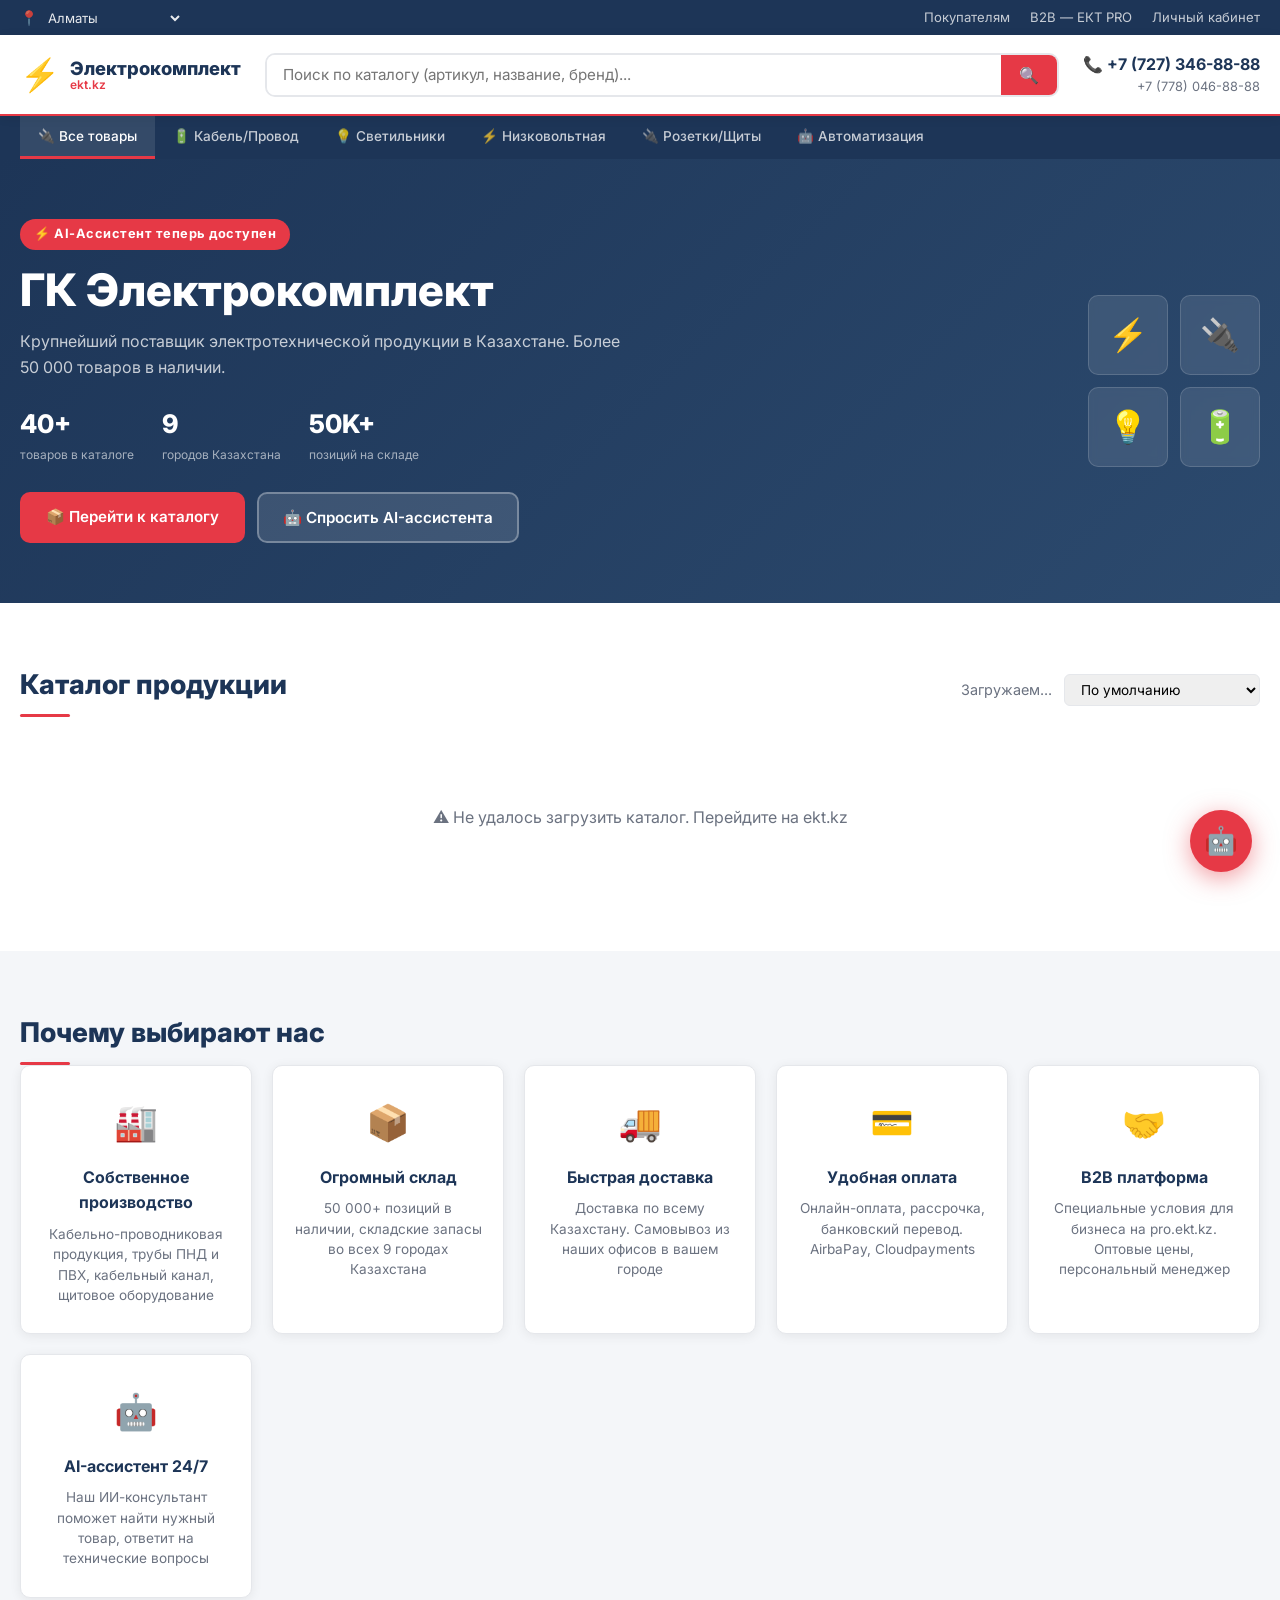
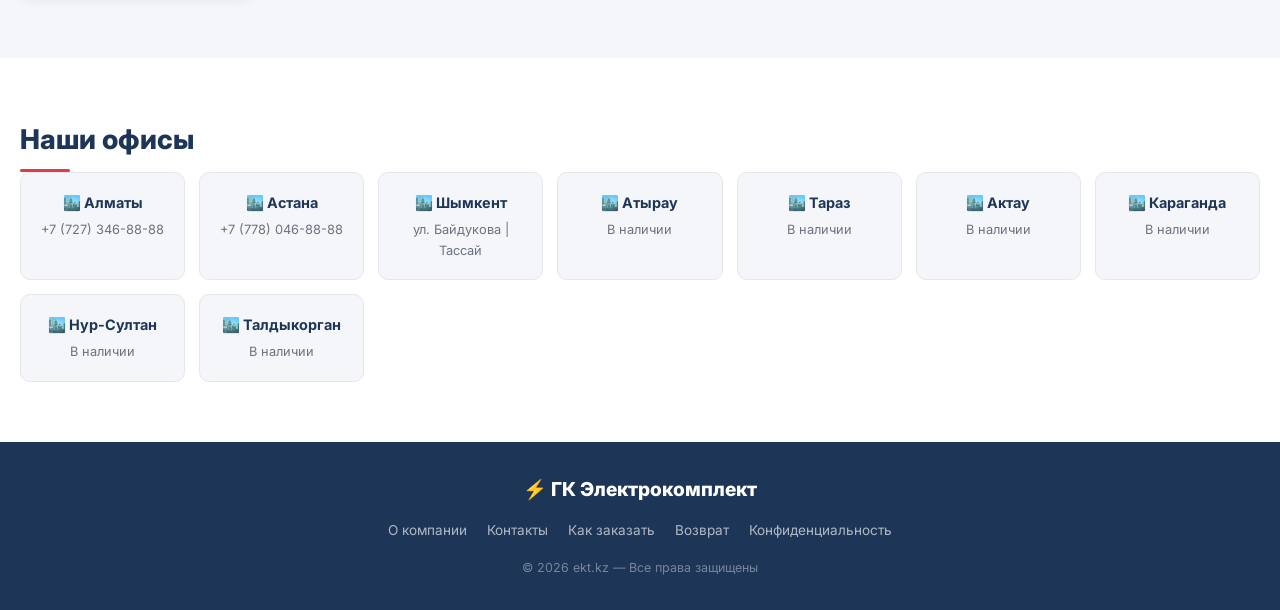
==== static/index.html @ d1b1af22 "feat: rebrand to ekt.kz electrical equipment AI assistant - Replace Donerka House with GK Electrocom" ====
<!DOCTYPE html>
<html lang="ru">
<head>
  <meta charset="UTF-8" />
  <meta name="viewport" content="width=device-width, initial-scale=1.0" />
  <title>ГК Электрокомплект — AI Ассистент | ekt.kz</title>
  <link rel="stylesheet" href="style.css" />
  <link rel="preconnect" href="https://fonts.googleapis.com" />
  <link href="https://fonts.googleapis.com/css2?family=Inter:wght@400;500;600;700;800&display=swap" rel="stylesheet" />
</head>
<body>

  <!-- TOP BAR -->
  <div class="topbar">
    <div class="container topbar-inner">
      <div class="topbar-cities">
        <span class="city-icon">📍</span>
        <select class="city-select" id="citySelect">
          <option>Алматы</option>
          <option>Астана</option>
          <option>Шымкент</option>
          <option>Тараз</option>
          <option>Атырау</option>
          <option>Актау</option>
          <option>Караганда</option>
          <option>Талдыкорган</option>
          <option>Усть-Каменогорск</option>
        </select>
      </div>
      <div class="topbar-links">
        <a href="https://ekt.kz/about/" target="_blank">Покупателям</a>
        <a href="https://pro.ekt.kz/" target="_blank">B2B — ЕКТ PRO</a>
        <a href="https://ekt.kz/personal/" target="_blank">Личный кабинет</a>
      </div>
    </div>
  </div>

  <!-- HEADER -->
  <header class="header">
    <div class="container header-inner">
      <a href="https://ekt.kz" target="_blank" class="logo">
        <div class="logo-icon">⚡</div>
        <div class="logo-text">
          <span class="logo-main">Электрокомплект</span>
          <span class="logo-sub">ekt.kz</span>
        </div>
      </a>

      <div class="search-bar">
        <input type="text" id="searchInput" placeholder="Поиск по каталогу (артикул, название, бренд)..." />
        <button onclick="searchProducts()" class="search-btn">🔍</button>
      </div>

      <div class="header-contacts">
        <div class="phone">📞 <a href="tel:+77273468888">+7 (727) 346-88-88</a></div>
        <div class="phone-sub">+7 (778) 046-88-88</div>
      </div>
    </div>
  </header>

  <!-- NAV CATEGORIES -->
  <nav class="cat-nav">
    <div class="container">
      <button class="cat-nav-btn active" data-cat="all" onclick="filterCat(this)">🔌 Все товары</button>
      <button class="cat-nav-btn" data-cat="kabel" onclick="filterCat(this)">🔋 Кабель/Провод</button>
      <button class="cat-nav-btn" data-cat="svetilniki" onclick="filterCat(this)">💡 Светильники</button>
      <button class="cat-nav-btn" data-cat="nizkovoltnaya" onclick="filterCat(this)">⚡ Низковольтная</button>
      <button class="cat-nav-btn" data-cat="rozetki" onclick="filterCat(this)">🔌 Розетки/Щиты</button>
      <button class="cat-nav-btn" data-cat="avtomatizatsiya" onclick="filterCat(this)">🤖 Автоматизация</button>
    </div>
  </nav>

  <!-- HERO BANNER -->
  <section class="hero">
    <div class="container">
      <div class="hero-content">
        <div class="hero-badge">⚡ AI-Ассистент теперь доступен</div>
        <h1>ГК Электрокомплект</h1>
        <p class="hero-desc">Крупнейший поставщик электротехнической продукции в Казахстане. Более 50 000 товаров в наличии.</p>
        <div class="hero-stats">
          <div class="stat"><span class="stat-num" id="totalProducts">40+</span><span class="stat-label">товаров в каталоге</span></div>
          <div class="stat"><span class="stat-num">9</span><span class="stat-label">городов Казахстана</span></div>
          <div class="stat"><span class="stat-num">50K+</span><span class="stat-label">позиций на складе</span></div>
        </div>
        <div class="hero-btns">
          <a href="#catalog" class="btn btn-primary">📦 Перейти к каталогу</a>
          <button class="btn btn-secondary" onclick="openChat()">🤖 Спросить AI-ассистента</button>
        </div>
      </div>
      <div class="hero-visual">
        <div class="hero-icons">
          <div class="hero-icon-item">⚡</div>
          <div class="hero-icon-item">🔌</div>
          <div class="hero-icon-item">💡</div>
          <div class="hero-icon-item">🔋</div>
        </div>
      </div>
    </div>
  </section>

  <!-- CATALOG SECTION -->
  <section class="section" id="catalog">
    <div class="container">
      <div class="section-header">
        <h2 class="section-title">Каталог продукции</h2>
        <div class="catalog-meta">
          <span id="catalogCount">Загружаем...</span>
          <select class="sort-select" onchange="sortProducts(this.value)">
            <option value="default">По умолчанию</option>
            <option value="price-asc">Цена: по возрастанию</option>
            <option value="price-desc">Цена: по убыванию</option>
            <option value="name">По названию</option>
          </select>
        </div>
      </div>

      <div id="catalogGrid" class="catalog-grid">
        <div class="loading-state">
          <div class="loading-spinner">⚡</div>
          <p>Загружаем каталог...</p>
        </div>
      </div>

      <div class="load-more-wrap" id="loadMoreWrap" style="display:none">
        <button class="btn btn-outline" onclick="loadMore()">Показать ещё</button>
      </div>
    </div>
  </section>

  <!-- FEATURES SECTION -->
  <section class="section section-gray">
    <div class="container">
      <h2 class="section-title">Почему выбирают нас</h2>
      <div class="features-grid">
        <div class="feature-card">
          <div class="feature-icon">🏭</div>
          <h3>Собственное производство</h3>
          <p>Кабельно-проводниковая продукция, трубы ПНД и ПВХ, кабельный канал, щитовое оборудование</p>
        </div>
        <div class="feature-card">
          <div class="feature-icon">📦</div>
          <h3>Огромный склад</h3>
          <p>50 000+ позиций в наличии, складские запасы во всех 9 городах Казахстана</p>
        </div>
        <div class="feature-card">
          <div class="feature-icon">🚚</div>
          <h3>Быстрая доставка</h3>
          <p>Доставка по всему Казахстану. Самовывоз из наших офисов в вашем городе</p>
        </div>
        <div class="feature-card">
          <div class="feature-icon">💳</div>
          <h3>Удобная оплата</h3>
          <p>Онлайн-оплата, рассрочка, банковский перевод. AirbaPay, Cloudpayments</p>
        </div>
        <div class="feature-card">
          <div class="feature-icon">🤝</div>
          <h3>B2B платформа</h3>
          <p>Специальные условия для бизнеса на pro.ekt.kz. Оптовые цены, персональный менеджер</p>
        </div>
        <div class="feature-card">
          <div class="feature-icon">🤖</div>
          <h3>AI-ассистент 24/7</h3>
          <p>Наш ИИ-консультант поможет найти нужный товар, ответит на технические вопросы</p>
        </div>
      </div>
    </div>
  </section>

  <!-- CONTACTS SECTION -->
  <section class="section" id="contacts">
    <div class="container">
      <h2 class="section-title">Наши офисы</h2>
      <div class="offices-grid">
        <div class="office-card">
          <div class="office-city">🏙️ Алматы</div>
          <div class="office-phone">+7 (727) 346-88-88</div>
        </div>
        <div class="office-card">
          <div class="office-city">🏙️ Астана</div>
          <div class="office-phone">+7 (778) 046-88-88</div>
        </div>
        <div class="office-card">
          <div class="office-city">🏙️ Шымкент</div>
          <div class="office-phone">ул. Байдукова | Тассай</div>
        </div>
        <div class="office-card">
          <div class="office-city">🏙️ Атырау</div>
          <div class="office-phone">В наличии</div>
        </div>
        <div class="office-card">
          <div class="office-city">🏙️ Тараз</div>
          <div class="office-phone">В наличии</div>
        </div>
        <div class="office-card">
          <div class="office-city">🏙️ Актау</div>
          <div class="office-phone">В наличии</div>
        </div>
        <div class="office-card">
          <div class="office-city">🏙️ Караганда</div>
          <div class="office-phone">В наличии</div>
        </div>
        <div class="office-card">
          <div class="office-city">🏙️ Нур-Султан</div>
          <div class="office-phone">В наличии</div>
        </div>
        <div class="office-card">
          <div class="office-city">🏙️ Талдыкорган</div>
          <div class="office-phone">В наличии</div>
        </div>
      </div>
    </div>
  </section>

  <!-- FOOTER -->
  <footer class="footer">
    <div class="container footer-inner">
      <div class="footer-logo">⚡ ГК Электрокомплект</div>
      <div class="footer-links">
        <a href="https://ekt.kz/about/" target="_blank">О компании</a>
        <a href="https://ekt.kz/about/contacts/" target="_blank">Контакты</a>
        <a href="https://ekt.kz/about/howto/" target="_blank">Как заказать</a>
        <a href="https://ekt.kz/return/" target="_blank">Возврат</a>
        <a href="https://ekt.kz/polytic/" target="_blank">Конфиденциальность</a>
      </div>
      <div class="footer-copy">© 2026 ekt.kz — Все права защищены</div>
    </div>
  </footer>

  <!-- CHAT WIDGET -->
  <div class="chat-bubble" id="chatBubble" onclick="toggleChat()" title="Спросить AI-ассистента">
    <span id="chatBubbleIcon">🤖</span>
    <div class="chat-bubble-pulse"></div>
  </div>

  <div class="chat-widget" id="chatWidget">
    <div class="chat-header">
      <div class="chat-header-left">
        <div class="chat-avatar">⚡</div>
        <div>
          <div class="chat-name">EKT AI Ассистент</div>
          <div class="chat-status-dot">● Онлайн</div>
        </div>
      </div>
      <button class="chat-close-btn" onclick="toggleChat()">✕</button>
    </div>

    <div class="chat-messages" id="chatMessages">
      <div class="msg bot">
        <div class="msg-bubble">
          Здравствуйте! 👋 Я AI-консультант ГК Электрокомплект.<br/><br/>
          Помогу найти нужный товар, расскажу о наличии, характеристиках и ценах.<br/><br/>
          Что вас интересует? ⚡
        </div>
        <div class="msg-time">сейчас</div>
      </div>
    </div>

    <div class="chat-chips" id="chatChips">
      <button class="chip" onclick="sendChip(this)">Что есть в наличии?</button>
      <button class="chip" onclick="sendChip(this)">Нужен автоматический выключатель</button>
      <button class="chip" onclick="sendChip(this)">Какие бренды продаёте?</button>
      <button class="chip" onclick="sendChip(this)">Как сделать заказ?</button>
      <button class="chip" onclick="sendChip(this)">Есть ли доставка в мой город?</button>
    </div>

    <div class="chat-input-row">
      <input id="chatInput" class="chat-input" type="text"
        placeholder="Напишите вопрос о товаре..."
        onkeypress="if(event.key==='Enter') sendMsg()" maxlength="500" />
      <button class="chat-send-btn" id="chatSendBtn" onclick="sendMsg()">➤</button>
    </div>
  </div>

  <script src="chat.js"></script>
  <script>
    // === Catalog State ===
    let allProducts = [];
    let filtered = [];
    let displayCount = 20;
    let currentSort = 'default';
    let currentCat = 'all';

    // === Load catalog from API ===
    async function loadCatalog() {
      try {
        const res = await fetch('/api/catalog');
        const data = await res.json();
        allProducts = data.items || [];
        filtered = [...allProducts];
        document.getElementById('totalProducts').textContent = allProducts.length + '+';
        renderCatalog();
      } catch (e) {
        document.getElementById('catalogGrid').innerHTML =
          '<div class="error-state">⚠️ Не удалось загрузить каталог. <a href="https://ekt.kz/catalog/" target="_blank">Перейдите на ekt.kz</a></div>';
      }
    }

    // === Render products ===
    function renderCatalog() {
      const grid = document.getElementById('catalogGrid');
      const count = document.getElementById('catalogCount');
      count.textContent = `Показано: ${Math.min(displayCount, filtered.length)} из ${filtered.length} товаров`;

      const visible = filtered.slice(0, displayCount);

      if (visible.length === 0) {
        grid.innerHTML = '<div class="empty-state">😔 Товары не найдены. Попробуйте изменить запрос.</div>';
        document.getElementById('loadMoreWrap').style.display = 'none';
        return;
      }

      grid.innerHTML = visible.map(p => `
        <div class="product-card" data-url="${p.url}">
          <div class="product-img-wrap">
            ${p.image
              ? `<img src="${p.image}" alt="${p.name}" class="product-img" loading="lazy" onerror="this.style.display='none';this.nextElementSibling.style.display='flex'">`
              : ''}
            <div class="product-img-placeholder" style="${p.image ? 'display:none' : ''}">⚡</div>
          </div>
          <div class="product-body">
            <div class="product-article">Арт: ${p.article || '—'}</div>
            <div class="product-name">${p.name}</div>
            <div class="product-footer">
              <div class="product-price">${p.price ? p.price.toLocaleString('ru-KZ') + ' тг' : 'По запросу'}</div>
              <a href="${p.url}" target="_blank" class="product-btn">Подробнее →</a>
            </div>
          </div>
        </div>
      `).join('');

      document.getElementById('loadMoreWrap').style.display =
        filtered.length > displayCount ? 'block' : 'none';
    }

    // === Load more ===
    function loadMore() {
      displayCount += 20;
      renderCatalog();
    }

    // === Search ===
    function searchProducts() {
      const q = document.getElementById('searchInput').value.toLowerCase().trim();
      displayCount = 20;
      if (!q) {
        filtered = [...allProducts];
      } else {
        filtered = allProducts.filter(p =>
          p.name.toLowerCase().includes(q) ||
          (p.article && p.article.toLowerCase().includes(q))
        );
      }
      applyCatFilter();
      applySort();
      renderCatalog();
    }

    // === Filter by category ===
    function filterCat(btn) {
      document.querySelectorAll('.cat-nav-btn').forEach(b => b.classList.remove('active'));
      btn.classList.add('active');
      currentCat = btn.dataset.cat;
      displayCount = 20;

      const q = document.getElementById('searchInput').value.toLowerCase().trim();
      filtered = allProducts.filter(p => {
        const matchSearch = !q || p.name.toLowerCase().includes(q) || (p.article && p.article.toLowerCase().includes(q));
        const matchCat = currentCat === 'all' || (p.url && p.url.includes(currentCat));
        return matchSearch && matchCat;
      });
      applySort();
      renderCatalog();
    }

    function applyCatFilter() {
      if (currentCat !== 'all') {
        filtered = filtered.filter(p => p.url && p.url.includes(currentCat));
      }
    }

    // === Sort ===
    function sortProducts(val) {
      currentSort = val;
      applySort();
      renderCatalog();
    }

    function applySort() {
      if (currentSort === 'price-asc') filtered.sort((a,b) => (a.price||0) - (b.price||0));
      else if (currentSort === 'price-desc') filtered.sort((a,b) => (b.price||0) - (a.price||0));
      else if (currentSort === 'name') filtered.sort((a,b) => a.name.localeCompare(b.name, 'ru'));
    }

    // Search on Enter
    document.addEventListener('DOMContentLoaded', () => {
      document.getElementById('searchInput').addEventListener('keypress', e => {
        if (e.key === 'Enter') searchProducts();
      });
      loadCatalog();
    });
  </script>
</body>
</html>
---- static/style.css ----
/* ===== CSS VARIABLES ===== */
:root {
  --primary: #e63946;       /* ekt.kz red accent */
  --primary-dark: #c1121f;
  --blue: #1d3557;          /* dark blue header bg */
  --blue-mid: #457b9d;
  --gray-bg: #f4f6f9;
  --white: #ffffff;
  --text: #1a1a2e;
  --text-muted: #6b7280;
  --border: #e5e7eb;
  --radius: 10px;
  --shadow: 0 2px 12px rgba(0,0,0,0.07);
  --shadow-hover: 0 8px 28px rgba(0,0,0,0.13);
}

/* ===== RESET ===== */
*, *::before, *::after { box-sizing: border-box; margin: 0; padding: 0; }
html { scroll-behavior: smooth; }
body { font-family: 'Inter', sans-serif; color: var(--text); background: var(--white); line-height: 1.6; }
a { text-decoration: none; color: inherit; }
button { font-family: inherit; cursor: pointer; }

/* ===== CONTAINER ===== */
.container { max-width: 1280px; margin: 0 auto; padding: 0 20px; }

/* ===== TOPBAR ===== */
.topbar { background: var(--blue); color: rgba(255,255,255,0.8); font-size: 0.82rem; padding: 6px 0; }
.topbar-inner { display: flex; justify-content: space-between; align-items: center; }
.topbar-cities { display: flex; align-items: center; gap: 6px; }
.city-icon { font-size: 0.9rem; }
.city-select {
  background: transparent; border: none; color: rgba(255,255,255,0.9);
  font-size: 0.82rem; font-family: inherit; cursor: pointer; outline: none;
}
.city-select option { background: var(--blue); }
.topbar-links { display: flex; gap: 20px; }
.topbar-links a { color: rgba(255,255,255,0.75); transition: color .2s; }
.topbar-links a:hover { color: #fff; }

/* ===== HEADER ===== */
.header { background: var(--white); border-bottom: 2px solid var(--primary); padding: 14px 0; position: sticky; top: 0; z-index: 200; box-shadow: 0 2px 10px rgba(0,0,0,0.08); }
.header-inner { display: flex; align-items: center; gap: 24px; }
.logo { display: flex; align-items: center; gap: 10px; flex-shrink: 0; }
.logo-icon { font-size: 2rem; }
.logo-text { display: flex; flex-direction: column; line-height: 1.1; }
.logo-main { font-size: 1.15rem; font-weight: 800; color: var(--blue); }
.logo-sub { font-size: 0.75rem; color: var(--primary); font-weight: 600; }
.search-bar { flex: 1; display: flex; gap: 0; border: 2px solid var(--border); border-radius: var(--radius); overflow: hidden; transition: border .2s; }
.search-bar:focus-within { border-color: var(--primary); }
.search-bar input { flex: 1; padding: 10px 16px; border: none; font-size: 0.95rem; outline: none; font-family: inherit; }
.search-btn { padding: 10px 18px; background: var(--primary); color: #fff; border: none; font-size: 1rem; transition: background .2s; }
.search-btn:hover { background: var(--primary-dark); }
.header-contacts { flex-shrink: 0; text-align: right; }
.phone a { font-weight: 700; font-size: 1rem; color: var(--blue); }
.phone a:hover { color: var(--primary); }
.phone-sub { font-size: 0.8rem; color: var(--text-muted); }

/* ===== CATEGORY NAV ===== */
.cat-nav { background: var(--blue); padding: 0; overflow-x: auto; }
.cat-nav .container { display: flex; gap: 0; }
.cat-nav-btn {
  padding: 12px 18px; background: none; border: none; color: rgba(255,255,255,0.75);
  font-size: 0.85rem; font-weight: 500; white-space: nowrap;
  border-bottom: 3px solid transparent; transition: all .2s;
}
.cat-nav-btn:hover { color: #fff; background: rgba(255,255,255,0.08); }
.cat-nav-btn.active { color: #fff; border-bottom-color: var(--primary); background: rgba(255,255,255,0.1); }

/* ===== HERO ===== */
.hero { background: linear-gradient(135deg, var(--blue) 0%, #2c4a6e 100%); color: #fff; padding: 60px 0; overflow: hidden; }
.hero .container { display: flex; align-items: center; justify-content: space-between; gap: 40px; }
.hero-content { max-width: 620px; }
.hero-badge { display: inline-block; background: var(--primary); color: #fff; font-size: 0.8rem; font-weight: 700; padding: 5px 14px; border-radius: 50px; margin-bottom: 16px; letter-spacing: .5px; }
.hero h1 { font-size: clamp(1.8rem, 4vw, 2.8rem); font-weight: 800; line-height: 1.1; margin-bottom: 14px; }
.hero-desc { font-size: 1rem; color: rgba(255,255,255,0.75); margin-bottom: 24px; }
.hero-stats { display: flex; gap: 28px; margin-bottom: 28px; }
.stat { display: flex; flex-direction: column; }
.stat-num { font-size: 1.6rem; font-weight: 800; color: #fff; }
.stat-label { font-size: 0.75rem; color: rgba(255,255,255,0.6); }
.hero-btns { display: flex; gap: 12px; flex-wrap: wrap; }
.hero-visual { flex-shrink: 0; }
.hero-icons { display: grid; grid-template-columns: 1fr 1fr; gap: 12px; }
.hero-icon-item { width: 80px; height: 80px; border-radius: var(--radius); background: rgba(255,255,255,0.1); display: flex; align-items: center; justify-content: center; font-size: 2rem; backdrop-filter: blur(4px); border: 1px solid rgba(255,255,255,0.15); }

/* ===== BUTTONS ===== */
.btn { display: inline-flex; align-items: center; gap: 8px; padding: 11px 24px; border-radius: var(--radius); font-size: 0.95rem; font-weight: 600; border: 2px solid transparent; transition: all .2s; }
.btn-primary { background: var(--primary); color: #fff; }
.btn-primary:hover { background: var(--primary-dark); transform: translateY(-2px); box-shadow: 0 6px 20px rgba(230,57,70,.35); }
.btn-secondary { background: rgba(255,255,255,0.12); color: #fff; border-color: rgba(255,255,255,0.3); }
.btn-secondary:hover { background: rgba(255,255,255,0.2); border-color: rgba(255,255,255,0.6); }
.btn-outline { background: #fff; color: var(--blue); border-color: var(--border); }
.btn-outline:hover { border-color: var(--primary); color: var(--primary); }

/* ===== SECTIONS ===== */
.section { padding: 60px 0; }
.section-gray { background: var(--gray-bg); }
.section-header { display: flex; justify-content: space-between; align-items: center; margin-bottom: 28px; flex-wrap: wrap; gap: 12px; }
.section-title { font-size: 1.7rem; font-weight: 800; color: var(--blue); position: relative; }
.section-title::after { content: ''; display: block; width: 50px; height: 3px; background: var(--primary); border-radius: 2px; margin-top: 8px; }
.catalog-meta { display: flex; align-items: center; gap: 12px; font-size: 0.9rem; color: var(--text-muted); }
.sort-select { padding: 6px 12px; border: 1px solid var(--border); border-radius: 6px; font-family: inherit; font-size: 0.85rem; outline: none; cursor: pointer; }
.sort-select:focus { border-color: var(--primary); }

/* ===== CATALOG GRID ===== */
.catalog-grid { display: grid; grid-template-columns: repeat(auto-fill, minmax(240px, 1fr)); gap: 16px; }
.loading-state, .error-state, .empty-state { grid-column: 1/-1; text-align: center; padding: 60px 20px; color: var(--text-muted); }
.loading-spinner { font-size: 3rem; animation: spin 1s linear infinite; display: inline-block; margin-bottom: 16px; }
@keyframes spin { to { transform: rotate(360deg); } }

/* Product Card */
.product-card { background: #fff; border: 1px solid var(--border); border-radius: var(--radius); overflow: hidden; display: flex; flex-direction: column; transition: all .2s; }
.product-card:hover { border-color: var(--primary); box-shadow: var(--shadow-hover); transform: translateY(-3px); }
.product-img-wrap { width: 100%; height: 180px; background: var(--gray-bg); display: flex; align-items: center; justify-content: center; overflow: hidden; }
.product-img { width: 100%; height: 100%; object-fit: contain; padding: 8px; }
.product-img-placeholder { width: 100%; height: 100%; display: flex; align-items: center; justify-content: center; font-size: 3rem; color: var(--text-muted); opacity: 0.4; }
.product-body { padding: 14px; flex: 1; display: flex; flex-direction: column; gap: 6px; }
.product-article { font-size: 0.75rem; color: var(--text-muted); font-family: monospace; }
.product-name { font-size: 0.88rem; font-weight: 600; color: var(--text); line-height: 1.4; flex: 1; display: -webkit-box; -webkit-line-clamp: 3; -webkit-box-orient: vertical; overflow: hidden; }
.product-footer { display: flex; justify-content: space-between; align-items: center; margin-top: 10px; gap: 8px; flex-wrap: wrap; }
.product-price { font-size: 1.05rem; font-weight: 800; color: var(--primary); white-space: nowrap; }
.product-btn { padding: 6px 12px; background: var(--blue); color: #fff; border-radius: 6px; font-size: 0.78rem; font-weight: 600; white-space: nowrap; transition: background .2s; }
.product-btn:hover { background: var(--primary); }

/* Load more */
.load-more-wrap { text-align: center; margin-top: 32px; }

/* ===== FEATURES ===== */
.features-grid { display: grid; grid-template-columns: repeat(auto-fit, minmax(200px, 1fr)); gap: 20px; }
.feature-card { background: #fff; border-radius: var(--radius); padding: 28px 20px; border: 1px solid var(--border); box-shadow: var(--shadow); text-align: center; transition: all .2s; }
.feature-card:hover { border-color: var(--primary); transform: translateY(-3px); }
.feature-icon { font-size: 2.2rem; margin-bottom: 14px; }
.feature-card h3 { font-size: 1rem; font-weight: 700; color: var(--blue); margin-bottom: 8px; }
.feature-card p { font-size: 0.85rem; color: var(--text-muted); line-height: 1.5; }

/* ===== OFFICES ===== */
.offices-grid { display: grid; grid-template-columns: repeat(auto-fill, minmax(160px, 1fr)); gap: 14px; }
.office-card { background: var(--gray-bg); border-radius: var(--radius); padding: 18px 14px; border: 1px solid var(--border); text-align: center; }
.office-city { font-weight: 700; font-size: 0.9rem; color: var(--blue); margin-bottom: 6px; }
.office-phone { font-size: 0.8rem; color: var(--text-muted); }

/* ===== FOOTER ===== */
.footer { background: var(--blue); color: rgba(255,255,255,0.7); padding: 32px 0; }
.footer-inner { display: flex; flex-direction: column; align-items: center; gap: 16px; text-align: center; }
.footer-logo { font-size: 1.2rem; font-weight: 800; color: #fff; }
.footer-links { display: flex; gap: 20px; flex-wrap: wrap; justify-content: center; font-size: 0.85rem; }
.footer-links a { color: rgba(255,255,255,0.65); transition: color .2s; }
.footer-links a:hover { color: #fff; }
.footer-copy { font-size: 0.78rem; color: rgba(255,255,255,0.4); }

/* ====================== CHAT WIDGET ====================== */

.chat-bubble {
  position: fixed; bottom: 28px; right: 28px; z-index: 1000;
  width: 62px; height: 62px; border-radius: 50%;
  background: var(--primary);
  display: flex; align-items: center; justify-content: center;
  cursor: pointer; font-size: 1.7rem;
  box-shadow: 0 6px 24px rgba(230,57,70,.5);
  transition: all .25s; position: fixed;
}
.chat-bubble:hover { transform: scale(1.1); }
.chat-bubble-pulse {
  position: absolute; inset: -4px; border-radius: 50%;
  border: 2px solid var(--primary); opacity: 0;
  animation: pulse 2s infinite;
}
@keyframes pulse { 0%,100%{opacity:0;transform:scale(1)} 50%{opacity:.4;transform:scale(1.15)} }

.chat-widget {
  position: fixed; bottom: 104px; right: 28px; z-index: 999;
  width: 370px; max-width: calc(100vw - 36px);
  background: #fff; border-radius: 18px;
  box-shadow: 0 20px 60px rgba(0,0,0,.18);
  display: none; flex-direction: column;
  overflow: hidden; border: 1px solid var(--border);
  animation: slideUp .3s ease;
}
.chat-widget.open { display: flex; }
@keyframes slideUp { from{opacity:0;transform:translateY(16px)} to{opacity:1;transform:translateY(0)} }

.chat-header {
  background: linear-gradient(135deg, var(--blue), #2c4a6e);
  color: #fff; padding: 14px 18px;
  display: flex; align-items: center; justify-content: space-between;
}
.chat-header-left { display: flex; align-items: center; gap: 10px; }
.chat-avatar { width: 38px; height: 38px; border-radius: 50%; background: rgba(255,255,255,.15); display: flex; align-items: center; justify-content: center; font-size: 1.2rem; }
.chat-name { font-weight: 700; font-size: 0.95rem; }
.chat-status-dot { font-size: 0.72rem; color: #4ade80; }
.chat-close-btn { background: none; border: none; color: rgba(255,255,255,.6); font-size: 1rem; cursor: pointer; padding: 4px 8px; border-radius: 6px; transition: .2s; }
.chat-close-btn:hover { color: #fff; background: rgba(255,255,255,.15); }

.chat-messages { flex: 1; overflow-y: auto; padding: 16px; display: flex; flex-direction: column; gap: 12px; min-height: 260px; max-height: 340px; scroll-behavior: smooth; }

.msg { display: flex; flex-direction: column; max-width: 88%; }
.msg.bot { align-self: flex-start; }
.msg.user { align-self: flex-end; align-items: flex-end; }
.msg-bubble { padding: 10px 14px; border-radius: 16px; font-size: 0.88rem; line-height: 1.55; }
.msg.bot .msg-bubble { background: var(--gray-bg); border-bottom-left-radius: 4px; }
.msg.user .msg-bubble { background: var(--primary); color: #fff; border-bottom-right-radius: 4px; }
.msg-time { font-size: 0.7rem; color: var(--text-muted); margin-top: 3px; padding: 0 4px; }

/* Typing */
.typing .msg-bubble { display: flex; gap: 4px; align-items: center; padding: 12px 16px; }
.dot { width: 7px; height: 7px; border-radius: 50%; background: #9ca3af; animation: blink 1.2s infinite; }
.dot:nth-child(2){animation-delay:.2s} .dot:nth-child(3){animation-delay:.4s}
@keyframes blink { 0%,60%,100%{transform:translateY(0)} 30%{transform:translateY(-5px)} }

/* Chips */
.chat-chips { padding: 8px 14px; display: flex; gap: 6px; flex-wrap: wrap; border-top: 1px solid var(--border); }
.chip { font-size: 0.75rem; padding: 5px 11px; border-radius: 50px; border: 1.5px solid var(--blue); color: var(--blue); background: #fff; cursor: pointer; transition: all .2s; white-space: nowrap; }
.chip:hover { background: var(--blue); color: #fff; }

/* Input */
.chat-input-row { display: flex; align-items: center; gap: 8px; padding: 10px 14px; border-top: 1px solid var(--border); }
.chat-input { flex: 1; padding: 9px 14px; border-radius: 50px; border: 1.5px solid var(--border); font-size: 0.88rem; font-family: inherit; outline: none; transition: border .2s; background: var(--gray-bg); }
.chat-input:focus { border-color: var(--primary); background: #fff; }
.chat-send-btn { width: 38px; height: 38px; border-radius: 50%; background: var(--primary); color: #fff; border: none; font-size: 0.95rem; display: flex; align-items: center; justify-content: center; flex-shrink: 0; transition: all .2s; }
.chat-send-btn:hover { background: var(--primary-dark); transform: scale(1.05); }
.chat-send-btn:disabled { background: #d1d5db; cursor: not-allowed; transform: none; }

/* Scrollbar */
.chat-messages::-webkit-scrollbar { width: 4px; }
.chat-messages::-webkit-scrollbar-thumb { background: var(--border); border-radius: 2px; }

/* ===== RESPONSIVE ===== */
@media (max-width: 900px) {
  .header-inner { flex-wrap: wrap; }
  .header-contacts { display: none; }
  .hero .container { flex-direction: column; }
  .hero-visual { display: none; }
  .hero-stats { gap: 16px; }
}
@media (max-width: 600px) {
  .topbar-links { display: none; }
  .section-title { font-size: 1.4rem; }
  .chat-widget { right: 12px; bottom: 84px; width: calc(100vw - 24px); }
  .chat-bubble { right: 14px; bottom: 20px; width: 54px; height: 54px; font-size: 1.4rem; }
  .cat-nav .container { overflow-x: auto; padding-bottom: 2px; }
}
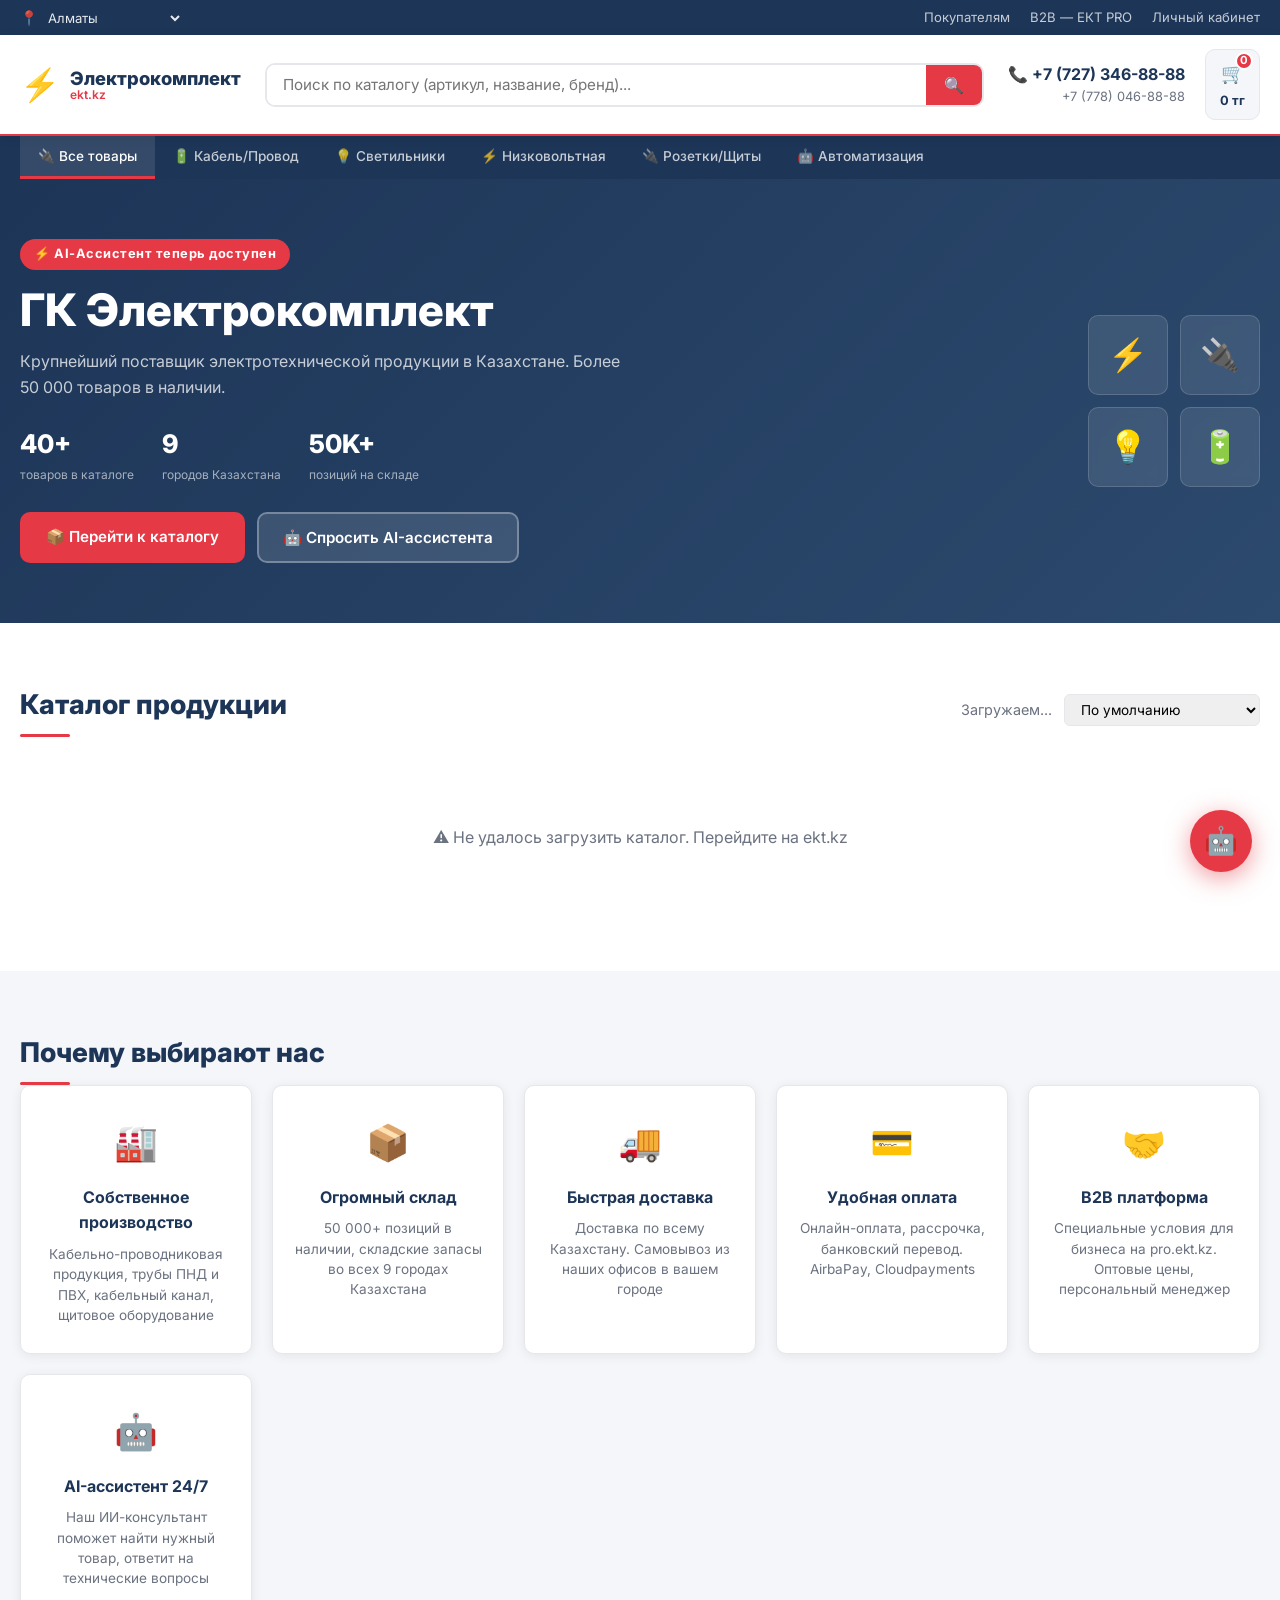
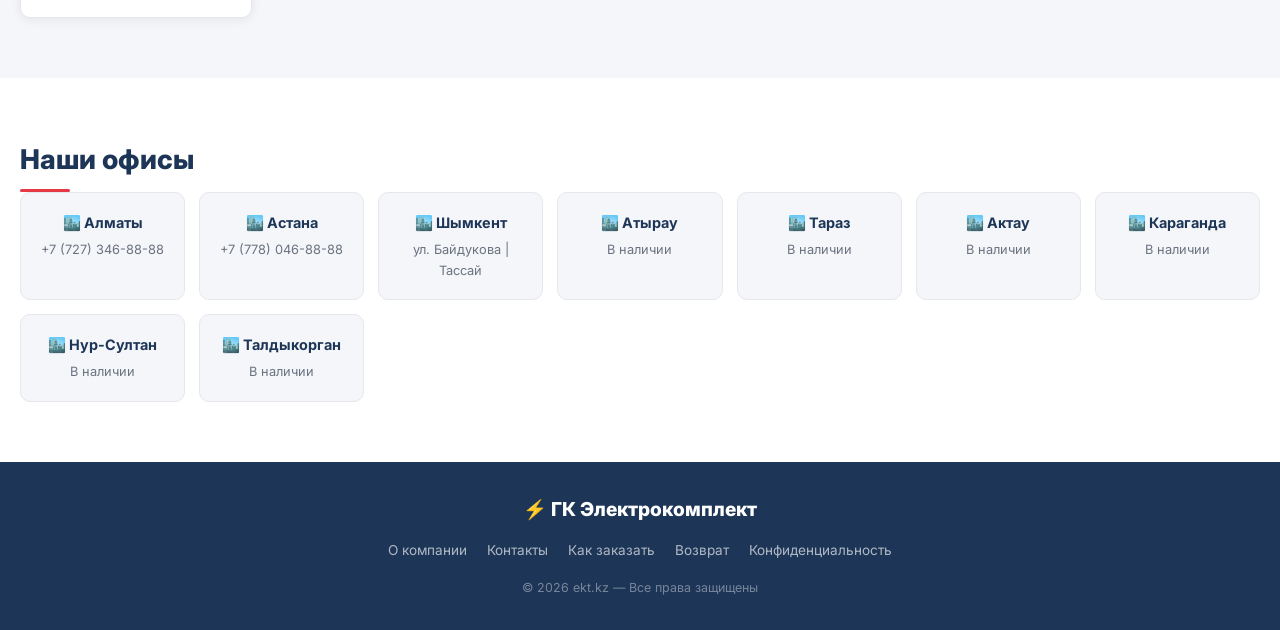
==== commit e9a9fb53: "feat: AI can add items to cart via OpenAI function calling - Support OpenAI tool calling for 'add_to" ====
--- a/static/index.html
+++ b/static/index.html
@@ -52,11 +52,20 @@
       </div>
 
       <div class="header-contacts">
-        <div class="phone">📞 <a href="tel:+77273468888">+7 (727) 346-88-88</a></div>
-        <div class="phone-sub">+7 (778) 046-88-88</div>
+        <div class="phone-block">
+          <div class="phone">📞 <a href="tel:+77273468888">+7 (727) 346-88-88</a></div>
+          <div class="phone-sub">+7 (778) 046-88-88</div>
+        </div>
+        <div class="cart-btn" onclick="alert('Переход в корзину (B2B)')">
+          <div class="cart-icon">🛒<div class="cart-badge" id="cartCount">0</div></div>
+          <div class="cart-total" id="cartTotal">0 тг</div>
+        </div>
       </div>
     </div>
   </header>
+
+  <!-- TOAST NOTIFICATION CONTAINER -->
+  <div id="toastContainer" class="toast-container"></div>
 
   <!-- NAV CATEGORIES -->
   <nav class="cat-nav">
--- a/static/style.css
+++ b/static/style.css
@@ -51,10 +51,23 @@
 .search-bar input { flex: 1; padding: 10px 16px; border: none; font-size: 0.95rem; outline: none; font-family: inherit; }
 .search-btn { padding: 10px 18px; background: var(--primary); color: #fff; border: none; font-size: 1rem; transition: background .2s; }
 .search-btn:hover { background: var(--primary-dark); }
-.header-contacts { flex-shrink: 0; text-align: right; }
-.phone a { font-weight: 700; font-size: 1rem; color: var(--blue); }
-.phone a:hover { color: var(--primary); }
+.header-contacts { flex-shrink: 0; text-align: right; display: flex; align-items: center; gap: 20px; }
+.phone-block { text-align: right; }
+.phone-block a { font-weight: 700; font-size: 1rem; color: var(--blue); }
+.phone-block a:hover { color: var(--primary); }
 .phone-sub { font-size: 0.8rem; color: var(--text-muted); }
+.cart-btn { display: flex; flex-direction: column; align-items: center; justify-content: center; background: var(--gray-bg); padding: 8px 14px; border-radius: var(--radius); cursor: pointer; transition: all .2s; border: 1px solid var(--border); }
+.cart-btn:hover { border-color: var(--primary); background: #fff; box-shadow: var(--shadow); }
+.cart-icon { font-size: 1.2rem; position: relative; }
+.cart-badge { position: absolute; top: -6px; right: -8px; background: var(--primary); color: #fff; font-size: 0.7rem; font-weight: 700; width: 18px; height: 18px; display: flex; align-items: center; justify-content: center; border-radius: 50%; border: 2px solid #fff; }
+.cart-total { font-size: 0.8rem; font-weight: 700; color: var(--blue); margin-top: 2px; }
+
+/* ===== TOAST NOTIFICATION ===== */
+.toast-container { position: fixed; top: 20px; right: 20px; z-index: 9999; display: flex; flex-direction: column; gap: 10px; }
+.toast { background: #4ade80; color: #064e3b; padding: 12px 20px; border-radius: 8px; box-shadow: 0 4px 12px rgba(0,0,0,0.15); animation: slideInRight 0.3s cubic-bezier(0.175, 0.885, 0.32, 1.275); display: flex; align-items: center; gap: 10px; font-weight: 500; font-size: 0.9rem; }
+.toast.hide { animation: fadeOutRight 0.3s ease forwards; }
+@keyframes slideInRight { from{transform:translateX(100%);opacity:0} to{transform:translateX(0);opacity:1} }
+@keyframes fadeOutRight { from{transform:translateX(0);opacity:1} to{transform:translateX(100%);opacity:0} }
 
 /* ===== CATEGORY NAV ===== */
 .cat-nav { background: var(--blue); padding: 0; overflow-x: auto; }
@@ -224,6 +237,108 @@
 .chat-messages::-webkit-scrollbar { width: 4px; }
 .chat-messages::-webkit-scrollbar-thumb { background: var(--border); border-radius: 2px; }
 
+/* ===== CHAT PRODUCT CARDS ===== */
+.product-cards-row {
+  display: flex;
+  flex-direction: column;
+  gap: 8px;
+  width: 100%;
+  max-width: 310px;
+}
+
+.chat-product-card {
+  display: flex;
+  gap: 10px;
+  background: var(--white);
+  border: 1px solid var(--border);
+  border-radius: 10px;
+  overflow: hidden;
+  text-decoration: none;
+  color: var(--text);
+  transition: all .2s;
+  cursor: pointer;
+}
+.chat-product-card:hover {
+  border-color: var(--primary);
+  box-shadow: 0 4px 16px rgba(230,57,70,.15);
+  transform: translateY(-1px);
+}
+
+.chat-product-img-wrap {
+  width: 76px;
+  min-width: 76px;
+  height: 76px;
+  background: var(--gray-bg);
+  display: flex;
+  align-items: center;
+  justify-content: center;
+  overflow: hidden;
+  flex-shrink: 0;
+}
+.chat-product-img {
+  width: 100%;
+  height: 100%;
+  object-fit: contain;
+  padding: 4px;
+}
+.chat-product-placeholder {
+  width: 100%;
+  height: 100%;
+  display: flex;
+  align-items: center;
+  justify-content: center;
+  font-size: 1.6rem;
+  opacity: 0.35;
+}
+
+.chat-product-info {
+  flex: 1;
+  padding: 8px 8px 8px 0;
+  display: flex;
+  flex-direction: column;
+  gap: 3px;
+  min-width: 0;
+}
+.chat-product-article {
+  font-size: 0.68rem;
+  color: var(--text-muted);
+  font-family: monospace;
+}
+.chat-product-name {
+  font-size: 0.78rem;
+  font-weight: 600;
+  line-height: 1.3;
+  color: var(--text);
+  display: -webkit-box;
+  -webkit-line-clamp: 2;
+  -webkit-box-orient: vertical;
+  overflow: hidden;
+}
+.chat-product-footer {
+  display: flex;
+  justify-content: space-between;
+  align-items: center;
+  margin-top: auto;
+  gap: 6px;
+}
+.chat-product-price {
+  font-size: 0.82rem;
+  font-weight: 800;
+  color: var(--primary);
+  white-space: nowrap;
+}
+.chat-product-link {
+  font-size: 0.72rem;
+  font-weight: 600;
+  color: var(--blue);
+  white-space: nowrap;
+}
+.chat-product-card:hover .chat-product-link {
+  color: var(--primary);
+}
+
+
+
 /* ===== RESPONSIVE ===== */
 @media (max-width: 900px) {
   .header-inner { flex-wrap: wrap; }
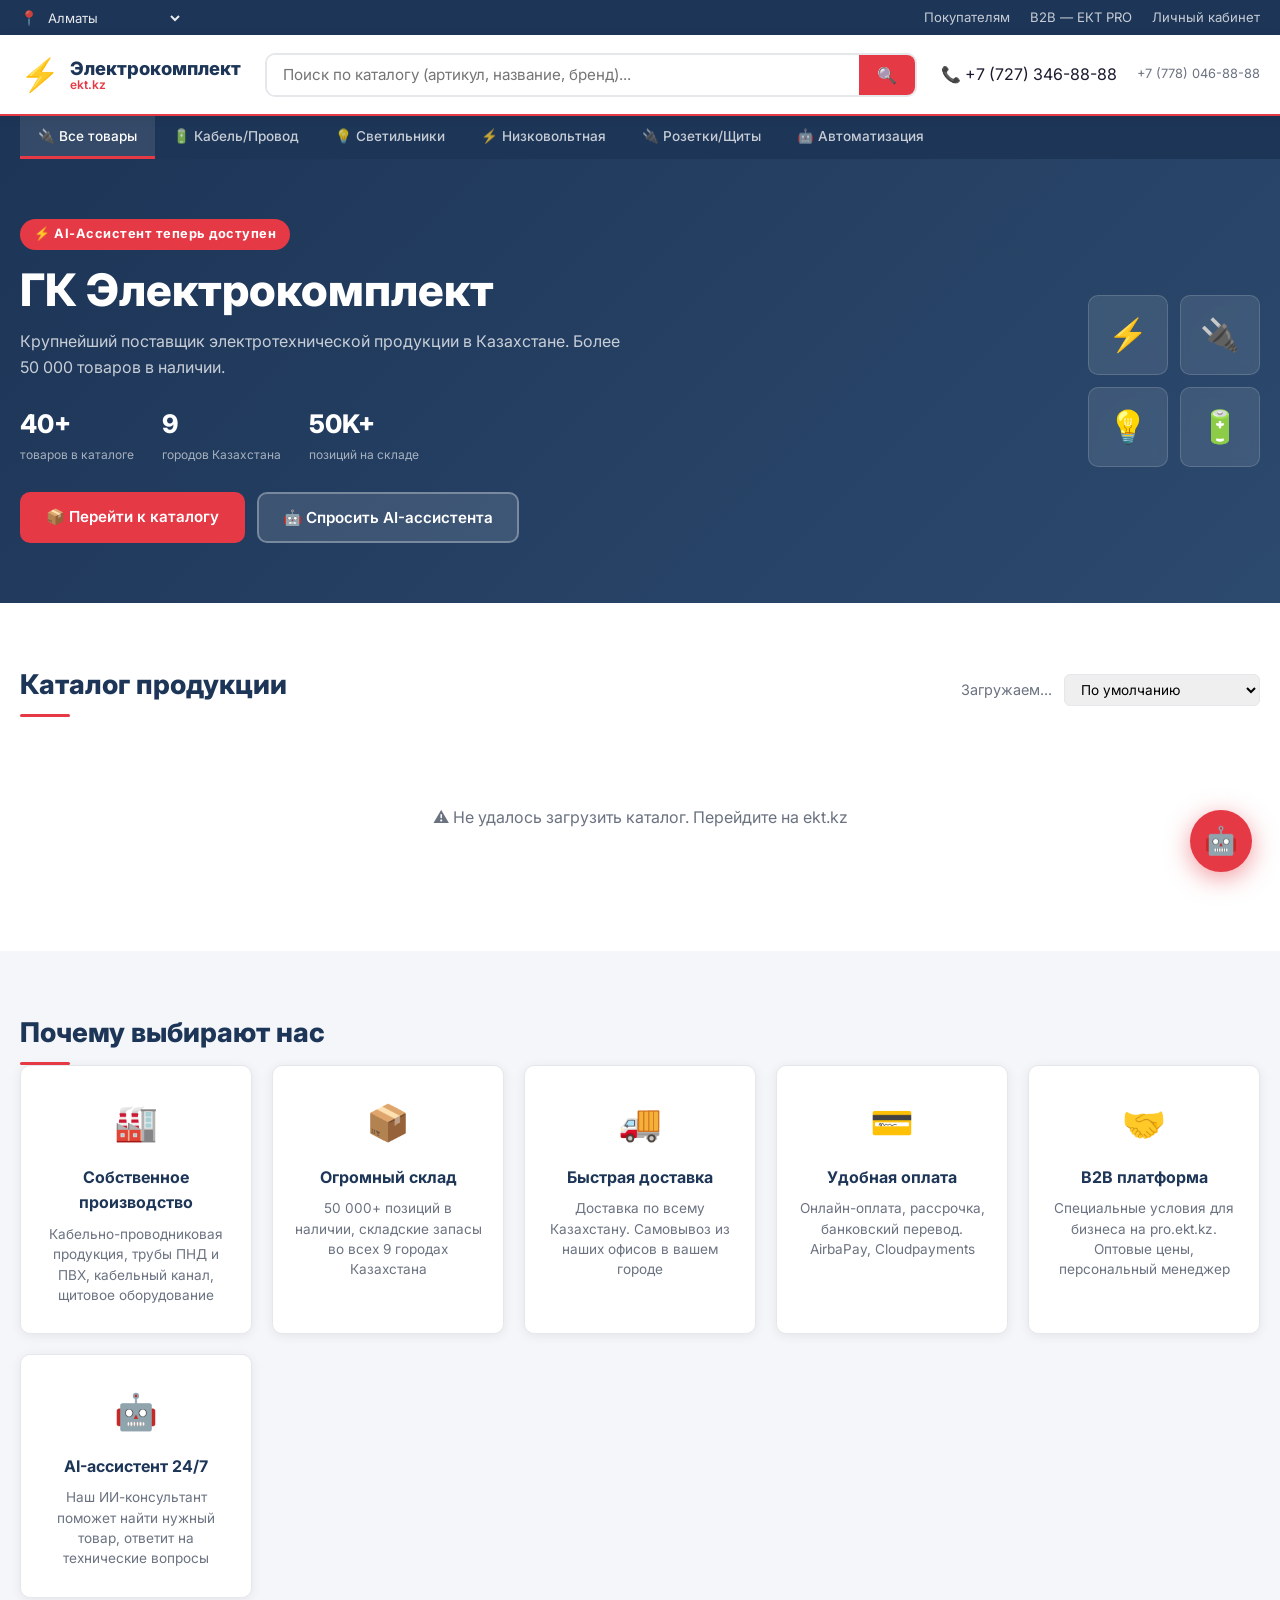
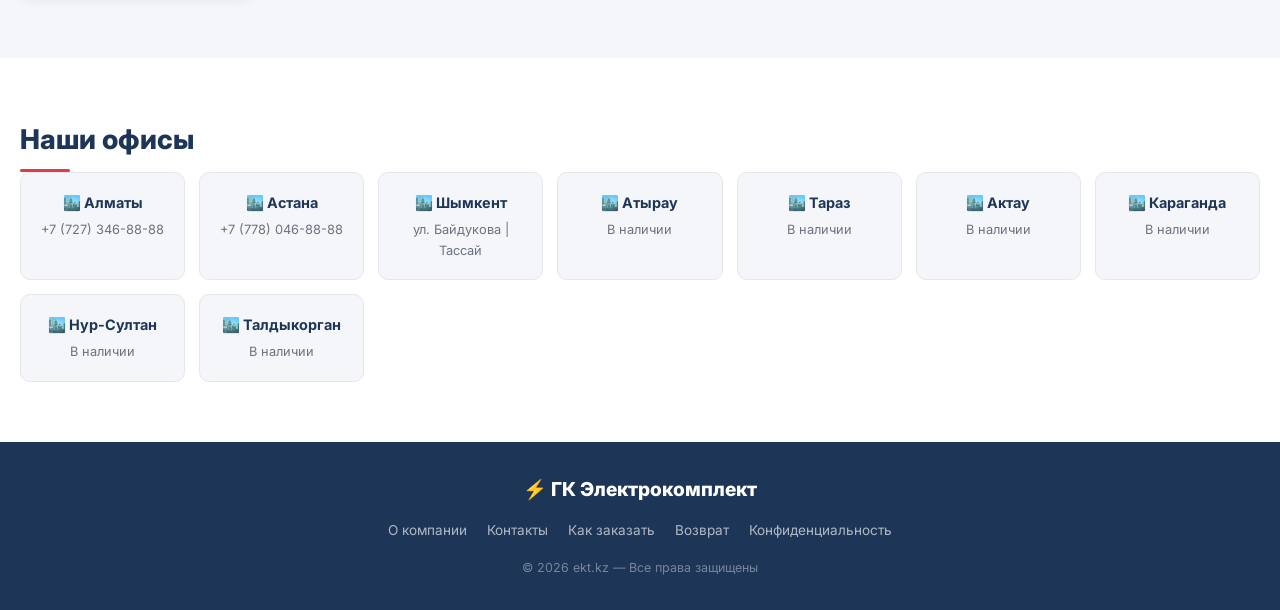
==== commit 2e166921: "feat: add cart link to chat widget" ====
--- a/static/index.html
+++ b/static/index.html
@@ -52,20 +52,11 @@
       </div>
 
       <div class="header-contacts">
-        <div class="phone-block">
-          <div class="phone">📞 <a href="tel:+77273468888">+7 (727) 346-88-88</a></div>
-          <div class="phone-sub">+7 (778) 046-88-88</div>
-        </div>
-        <div class="cart-btn" onclick="alert('Переход в корзину (B2B)')">
-          <div class="cart-icon">🛒<div class="cart-badge" id="cartCount">0</div></div>
-          <div class="cart-total" id="cartTotal">0 тг</div>
-        </div>
+        <div class="phone">📞 <a href="tel:+77273468888">+7 (727) 346-88-88</a></div>
+        <div class="phone-sub">+7 (778) 046-88-88</div>
       </div>
     </div>
   </header>
-
-  <!-- TOAST NOTIFICATION CONTAINER -->
-  <div id="toastContainer" class="toast-container"></div>
 
   <!-- NAV CATEGORIES -->
   <nav class="cat-nav">
@@ -250,6 +241,7 @@
           <div class="chat-status-dot">● Онлайн</div>
         </div>
       </div>
+      <a id="cartLink" class="chat-cart-link" href="#" title="Открыть корзину">🛒 Корзина</a>
       <button class="chat-close-btn" onclick="toggleChat()">✕</button>
     </div>
 
--- a/static/style.css
+++ b/static/style.css
@@ -62,6 +62,32 @@
 .cart-badge { position: absolute; top: -6px; right: -8px; background: var(--primary); color: #fff; font-size: 0.7rem; font-weight: 700; width: 18px; height: 18px; display: flex; align-items: center; justify-content: center; border-radius: 50%; border: 2px solid #fff; }
 .cart-total { font-size: 0.8rem; font-weight: 700; color: var(--blue); margin-top: 2px; }
 
+/* ===== CART PANEL ===== */
+.cart-panel {
+  position: fixed; top: 92px; right: 20px; z-index: 300;
+  width: 390px; max-width: calc(100vw - 28px);
+  background: #fff; border: 1px solid var(--border); border-radius: var(--radius);
+  box-shadow: 0 16px 50px rgba(0,0,0,.18); display: none;
+}
+.cart-panel.open { display: block; animation: slideUp .2s ease; }
+.cart-panel-header { display: flex; align-items: center; justify-content: space-between; padding: 16px 18px; border-bottom: 1px solid var(--border); }
+.cart-panel-header h2 { color: var(--blue); font-size: 1.1rem; }
+.cart-close-btn { background: none; border: 0; color: var(--text-muted); font-size: 1rem; padding: 4px 8px; }
+.cart-items { max-height: 330px; overflow-y: auto; padding: 10px 14px; }
+.cart-empty { color: var(--text-muted); text-align: center; padding: 28px 8px; font-size: .9rem; }
+.cart-item { display: flex; justify-content: space-between; gap: 10px; padding: 10px 4px; border-bottom: 1px solid var(--border); }
+.cart-item-details { min-width: 0; }
+.cart-item-name { font-size: .82rem; font-weight: 600; line-height: 1.35; }
+.cart-item-meta { color: var(--text-muted); font-family: monospace; font-size: .7rem; margin-top: 3px; }
+.cart-item-controls { display: flex; flex-direction: column; align-items: flex-end; gap: 4px; color: var(--primary); font-size: .8rem; font-weight: 700; white-space: nowrap; }
+.cart-remove-btn { background: none; border: 0; color: var(--text-muted); font-size: 1.1rem; line-height: 1; }
+.cart-remove-btn:hover, .cart-close-btn:hover { color: var(--primary); }
+.cart-panel-footer { padding: 14px 18px 16px; border-top: 1px solid var(--border); }
+.cart-panel-total-row { display: flex; justify-content: space-between; color: var(--blue); margin-bottom: 12px; }
+.cart-panel-total-row strong { color: var(--primary); }
+.cart-clear-btn, .cart-checkout-btn { width: 100%; justify-content: center; margin-top: 8px; }
+.cart-note { color: var(--text-muted); font-size: .7rem; margin-top: 10px; text-align: center; }
+
 /* ===== TOAST NOTIFICATION ===== */
 .toast-container { position: fixed; top: 20px; right: 20px; z-index: 9999; display: flex; flex-direction: column; gap: 10px; }
 .toast { background: #4ade80; color: #064e3b; padding: 12px 20px; border-radius: 8px; box-shadow: 0 4px 12px rgba(0,0,0,0.15); animation: slideInRight 0.3s cubic-bezier(0.175, 0.885, 0.32, 1.275); display: flex; align-items: center; gap: 10px; font-weight: 500; font-size: 0.9rem; }
@@ -209,7 +235,7 @@
 .msg { display: flex; flex-direction: column; max-width: 88%; }
 .msg.bot { align-self: flex-start; }
 .msg.user { align-self: flex-end; align-items: flex-end; }
-.msg-bubble { padding: 10px 14px; border-radius: 16px; font-size: 0.88rem; line-height: 1.55; }
+.msg-bubble { padding: 10px 14px; border-radius: 16px; font-size: 0.88rem; line-height: 1.55; white-space: pre-wrap; overflow-wrap: anywhere; }
 .msg.bot .msg-bubble { background: var(--gray-bg); border-bottom-left-radius: 4px; }
 .msg.user .msg-bubble { background: var(--primary); color: #fff; border-bottom-right-radius: 4px; }
 .msg-time { font-size: 0.7rem; color: var(--text-muted); margin-top: 3px; padding: 0 4px; }
@@ -353,4 +379,5 @@
   .chat-widget { right: 12px; bottom: 84px; width: calc(100vw - 24px); }
   .chat-bubble { right: 14px; bottom: 20px; width: 54px; height: 54px; font-size: 1.4rem; }
   .cat-nav .container { overflow-x: auto; padding-bottom: 2px; }
-}
+  .cart-panel { top: 74px; right: 12px; }
+}
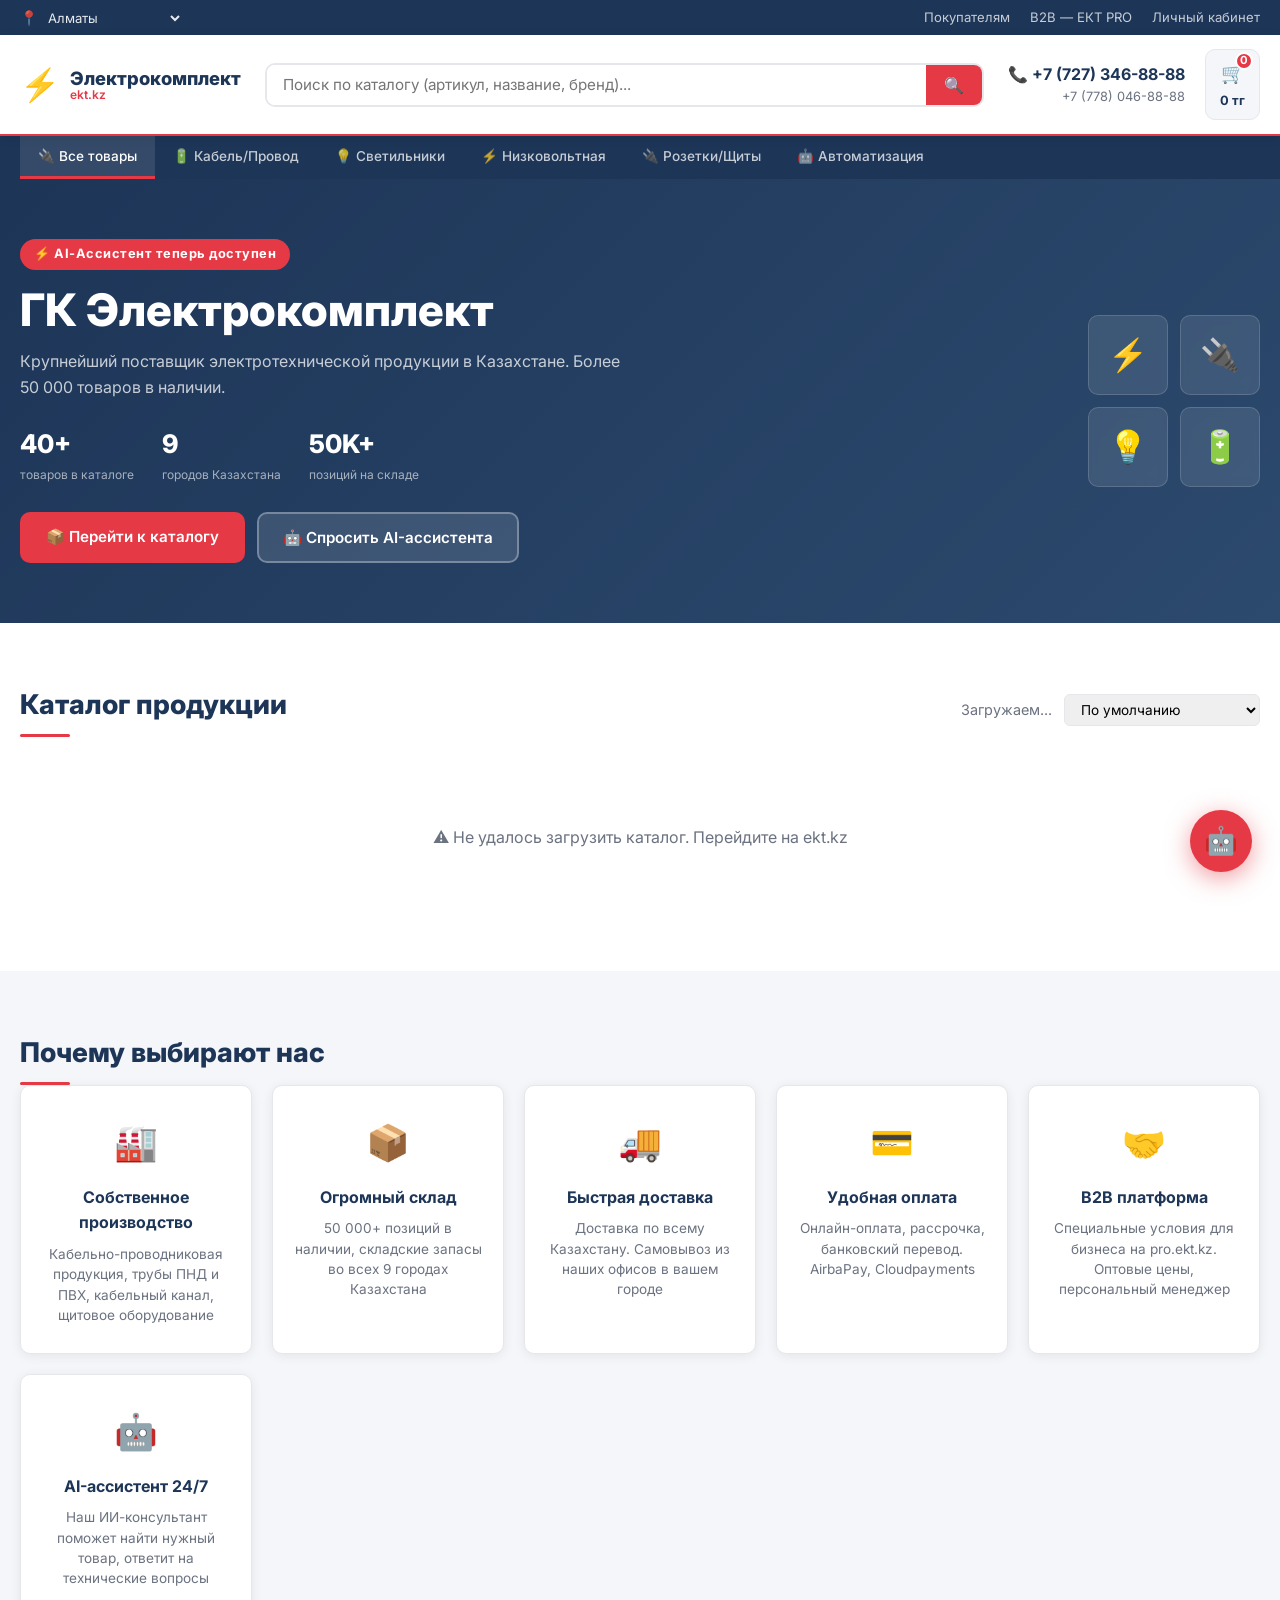
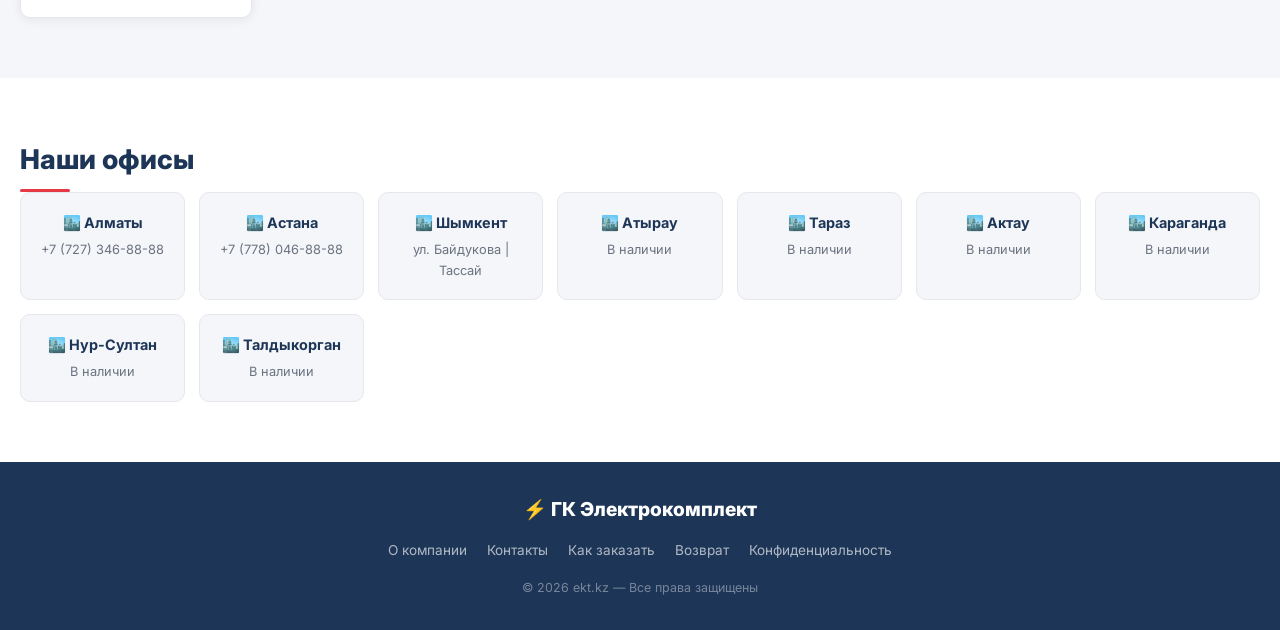
==== commit 74b3c28c: "feat: make cart panel link point to current session cart" ====
--- a/static/index.html
+++ b/static/index.html
@@ -52,11 +52,35 @@
       </div>
 
       <div class="header-contacts">
-        <div class="phone">📞 <a href="tel:+77273468888">+7 (727) 346-88-88</a></div>
-        <div class="phone-sub">+7 (778) 046-88-88</div>
+        <div class="phone-block">
+          <div class="phone">📞 <a href="tel:+77273468888">+7 (727) 346-88-88</a></div>
+          <div class="phone-sub">+7 (778) 046-88-88</div>
+        </div>
+        <div class="cart-btn" id="cartButton" onclick="toggleCart()" role="button" tabindex="0" aria-label="Открыть корзину">
+          <div class="cart-icon">🛒<div class="cart-badge" id="cartCount">0</div></div>
+          <div class="cart-total" id="cartTotal">0 тг</div>
+        </div>
       </div>
     </div>
   </header>
+
+  <!-- TOAST NOTIFICATION CONTAINER -->
+  <div id="toastContainer" class="toast-container"></div>
+
+  <!-- SESSION CART -->
+  <aside class="cart-panel" id="cartPanel" aria-label="Корзина">
+    <div class="cart-panel-header">
+      <h2>Корзина</h2>
+      <button class="cart-close-btn" type="button" onclick="closeCart()" aria-label="Закрыть корзину">✕</button>
+    </div>
+    <div id="cartItems" class="cart-items"></div>
+    <div class="cart-panel-footer">
+      <div class="cart-panel-total-row"><span>Итого</span><strong id="cartPanelTotal">0 тг</strong></div>
+      <button id="clearCartBtn" class="btn btn-outline cart-clear-btn" type="button" onclick="clearCart()">Очистить</button>
+      <a class="btn btn-primary cart-checkout-btn" href="/#cart">Ссылка на актуальную корзину</a>
+      <p class="cart-note">Корзина сохранена для этой сессии браузера.</p>
+    </div>
+  </aside>
 
   <!-- NAV CATEGORIES -->
   <nav class="cat-nav">
@@ -241,7 +265,6 @@
           <div class="chat-status-dot">● Онлайн</div>
         </div>
       </div>
-      <a id="cartLink" class="chat-cart-link" href="#" title="Открыть корзину">🛒 Корзина</a>
       <button class="chat-close-btn" onclick="toggleChat()">✕</button>
     </div>
 
@@ -297,6 +320,12 @@
     }
 
     // === Render products ===
+    function escapeHTML(value) {
+      return String(value ?? '').replace(/[&<>'"]/g, char => ({
+        '&': '&amp;', '<': '&lt;', '>': '&gt;', "'": '&#39;', '"': '&quot;'
+      }[char]));
+    }
+
     function renderCatalog() {
       const grid = document.getElementById('catalogGrid');
       const count = document.getElementById('catalogCount');
@@ -311,19 +340,19 @@
       }
 
       grid.innerHTML = visible.map(p => `
-        <div class="product-card" data-url="${p.url}">
+        <div class="product-card" data-url="${escapeHTML(safeURL(p.url))}">
           <div class="product-img-wrap">
-            ${p.image
-              ? `<img src="${p.image}" alt="${p.name}" class="product-img" loading="lazy" onerror="this.style.display='none';this.nextElementSibling.style.display='flex'">`
+            ${p.image && safeURL(p.image) !== '#'
+              ? `<img src="${escapeHTML(safeURL(p.image))}" alt="${escapeHTML(p.name)}" class="product-img" loading="lazy" onerror="this.style.display='none';this.nextElementSibling.style.display='flex'">`
               : ''}
-            <div class="product-img-placeholder" style="${p.image ? 'display:none' : ''}">⚡</div>
+            <div class="product-img-placeholder" style="${p.image && safeURL(p.image) !== '#' ? 'display:none' : ''}">⚡</div>
           </div>
           <div class="product-body">
-            <div class="product-article">Арт: ${p.article || '—'}</div>
-            <div class="product-name">${p.name}</div>
+            <div class="product-article">Арт: ${escapeHTML(p.article || '—')}</div>
+            <div class="product-name">${escapeHTML(p.name)}</div>
             <div class="product-footer">
-              <div class="product-price">${p.price ? p.price.toLocaleString('ru-KZ') + ' тг' : 'По запросу'}</div>
-              <a href="${p.url}" target="_blank" class="product-btn">Подробнее →</a>
+              <div class="product-price">${p.price ? escapeHTML(p.price.toLocaleString('ru-KZ') + ' тг') : 'По запросу'}</div>
+              <a href="${escapeHTML(safeURL(p.url))}" target="_blank" rel="noopener noreferrer" class="product-btn">Подробнее →</a>
             </div>
           </div>
         </div>
--- a/static/style.css
+++ b/static/style.css
@@ -282,7 +282,7 @@
   text-decoration: none;
   color: var(--text);
   transition: all .2s;
-  cursor: pointer;
+  cursor: default;
 }
 .chat-product-card:hover {
   border-color: var(--primary);
@@ -340,6 +340,13 @@
   -webkit-box-orient: vertical;
   overflow: hidden;
 }
+.chat-product-stock {
+  font-size: 0.68rem;
+  line-height: 1.25;
+  font-weight: 700;
+}
+.chat-product-stock.is-available { color: #18864b; }
+.chat-product-stock.is-preorder { color: #a16207; }
 .chat-product-footer {
   display: flex;
   justify-content: space-between;
@@ -359,6 +366,12 @@
   color: var(--blue);
   white-space: nowrap;
 }
+.chat-add-btn {
+  border: 0; border-radius: 5px; padding: 4px 7px;
+  background: var(--primary); color: #fff; font-size: .68rem; font-weight: 700;
+  white-space: nowrap;
+}
+.chat-add-btn:hover { background: var(--primary-dark); }
 .chat-product-card:hover .chat-product-link {
   color: var(--primary);
 }
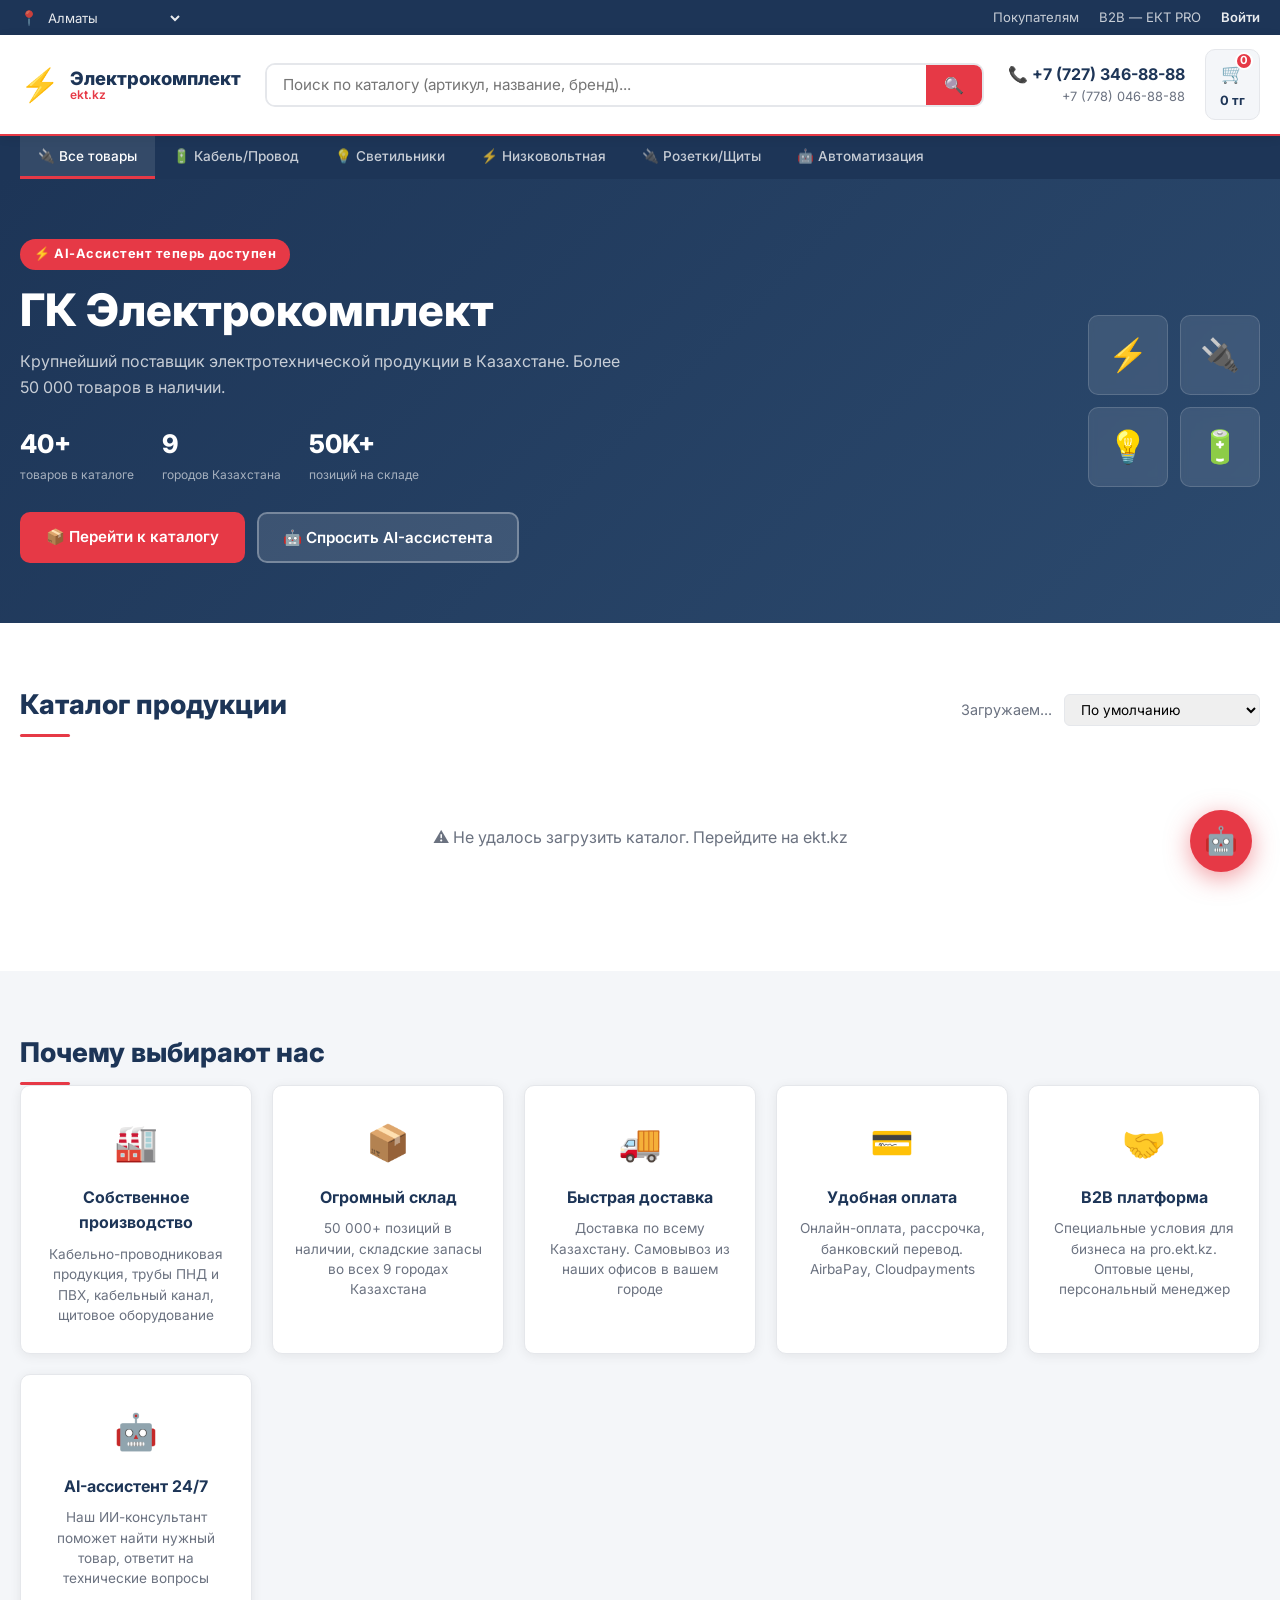
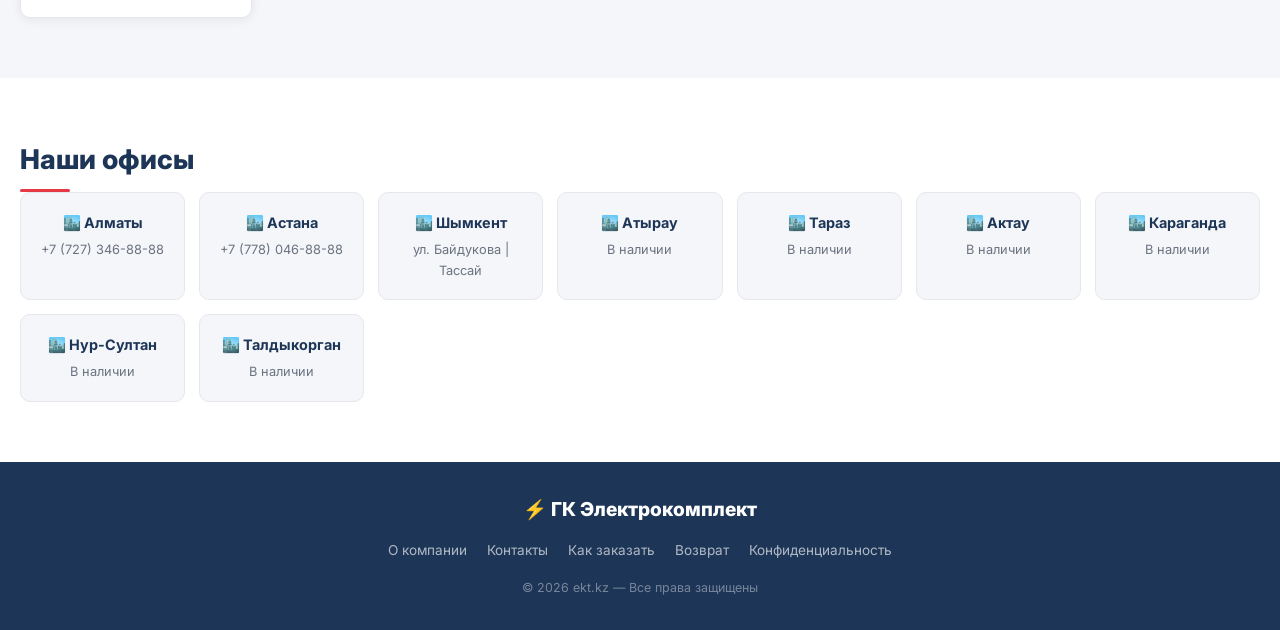
==== commit cb48422e: "feat: add local accounts with persistent user carts" ====
--- a/static/index.html
+++ b/static/index.html
@@ -30,7 +30,7 @@
       <div class="topbar-links">
         <a href="https://ekt.kz/about/" target="_blank">Покупателям</a>
         <a href="https://pro.ekt.kz/" target="_blank">B2B — ЕКТ PRO</a>
-        <a href="https://ekt.kz/personal/" target="_blank">Личный кабинет</a>
+        <button class="account-link" id="accountButton" type="button" onclick="openAuthModal()">Войти</button>
       </div>
     </div>
   </div>
@@ -67,6 +67,40 @@
   <!-- TOAST NOTIFICATION CONTAINER -->
   <div id="toastContainer" class="toast-container"></div>
 
+  <!-- LOCAL ACCOUNT -->
+  <div class="auth-modal" id="authModal" aria-hidden="true">
+    <div class="auth-dialog" role="dialog" aria-modal="true" aria-labelledby="authTitle">
+      <button class="auth-close-btn" type="button" onclick="closeAuthModal()" aria-label="Закрыть">✕</button>
+      <div id="authGuestView">
+        <div class="auth-eyebrow">Аккаунт помощника</div>
+        <h2 id="authTitle">Вход в аккаунт</h2>
+        <p class="auth-subtitle">После входа корзина будет сохранена за вашим аккаунтом на localhost.</p>
+        <form id="authForm" onsubmit="submitAuth(event)">
+          <label class="auth-label" for="authEmail">Email</label>
+          <input class="auth-input" id="authEmail" type="email" autocomplete="email" required placeholder="you@example.com" />
+          <div id="authNameField" style="display:none">
+            <label class="auth-label" for="authName">Имя</label>
+            <input class="auth-input" id="authName" type="text" autocomplete="name" maxlength="80" placeholder="Ваше имя" />
+          </div>
+          <label class="auth-label" for="authPassword">Пароль</label>
+          <input class="auth-input" id="authPassword" type="password" autocomplete="current-password" minlength="8" required placeholder="Минимум 8 символов" />
+          <div class="auth-error" id="authError" role="alert"></div>
+          <button class="btn btn-primary auth-submit" id="authSubmit" type="submit">Войти</button>
+        </form>
+        <button class="auth-mode-toggle" id="authModeToggle" type="button" onclick="toggleAuthMode()">Создать новый аккаунт</button>
+        <a class="auth-external-link" href="https://ekt.kz/personal/" target="_blank" rel="noopener noreferrer">Открыть личный кабинет EKT ↗</a>
+      </div>
+      <div id="authUserView" style="display:none">
+        <div class="auth-eyebrow">Вы вошли</div>
+        <h2 id="authUserName">Аккаунт</h2>
+        <p class="auth-subtitle" id="authUserEmail"></p>
+        <p class="auth-account-note">Ваша корзина и добавления AI привязаны к этому аккаунту.</p>
+        <button class="btn btn-outline auth-submit" type="button" onclick="logoutAccount()">Выйти</button>
+        <a class="auth-external-link" href="https://ekt.kz/personal/" target="_blank" rel="noopener noreferrer">Открыть личный кабинет EKT ↗</a>
+      </div>
+    </div>
+  </div>
+
   <!-- SESSION CART -->
   <aside class="cart-panel" id="cartPanel" aria-label="Корзина">
     <div class="cart-panel-header">
@@ -77,8 +111,8 @@
     <div class="cart-panel-footer">
       <div class="cart-panel-total-row"><span>Итого</span><strong id="cartPanelTotal">0 тг</strong></div>
       <button id="clearCartBtn" class="btn btn-outline cart-clear-btn" type="button" onclick="clearCart()">Очистить</button>
-      <a class="btn btn-primary cart-checkout-btn" href="/#cart">Ссылка на актуальную корзину</a>
-      <p class="cart-note">Корзина сохранена для этой сессии браузера.</p>
+      <a class="btn btn-primary cart-checkout-btn" href="https://ekt.kz/personal/" target="_blank" rel="noopener noreferrer">Перейти к оформлению</a>
+      <p class="cart-note" id="cartNote">Корзина сохранена для этой сессии браузера.</p>
     </div>
   </aside>
 
--- a/static/style.css
+++ b/static/style.css
@@ -37,6 +37,11 @@
 .topbar-links { display: flex; gap: 20px; }
 .topbar-links a { color: rgba(255,255,255,0.75); transition: color .2s; }
 .topbar-links a:hover { color: #fff; }
+.account-link {
+  border: 0; padding: 0; background: transparent; color: rgba(255,255,255,0.9);
+  font: inherit; font-weight: 600; transition: color .2s;
+}
+.account-link:hover { color: #fff; }
 
 /* ===== HEADER ===== */
 .header { background: var(--white); border-bottom: 2px solid var(--primary); padding: 14px 0; position: sticky; top: 0; z-index: 200; box-shadow: 0 2px 10px rgba(0,0,0,0.08); }
@@ -95,6 +100,36 @@
 @keyframes slideInRight { from{transform:translateX(100%);opacity:0} to{transform:translateX(0);opacity:1} }
 @keyframes fadeOutRight { from{transform:translateX(0);opacity:1} to{transform:translateX(100%);opacity:0} }
 
+/* ===== LOCAL ACCOUNT ===== */
+.auth-modal {
+  position: fixed; inset: 0; z-index: 10000; display: none; align-items: center; justify-content: center;
+  padding: 20px; background: rgba(13, 27, 42, .58); backdrop-filter: blur(4px);
+}
+.auth-modal.open { display: flex; animation: authFadeIn .18s ease; }
+.auth-dialog {
+  position: relative; width: min(430px, 100%); padding: 30px; border-radius: 16px;
+  background: #fff; box-shadow: 0 24px 80px rgba(0,0,0,.25);
+}
+.auth-close-btn {
+  position: absolute; top: 13px; right: 15px; border: 0; background: none;
+  color: var(--text-muted); font-size: 1.1rem; padding: 4px 8px;
+}
+.auth-close-btn:hover { color: var(--primary); }
+.auth-eyebrow { color: var(--primary); font-size: .75rem; font-weight: 800; text-transform: uppercase; letter-spacing: .08em; }
+.auth-dialog h2 { color: var(--blue); font-size: 1.55rem; margin: 5px 0 7px; }
+.auth-subtitle, .auth-account-note { color: var(--text-muted); font-size: .86rem; line-height: 1.45; margin-bottom: 18px; }
+.auth-label { display: block; color: var(--blue); font-size: .8rem; font-weight: 700; margin: 12px 0 5px; }
+.auth-input { width: 100%; border: 1px solid var(--border); border-radius: 8px; padding: 11px 12px; font: inherit; outline: none; }
+.auth-input:focus { border-color: var(--primary); box-shadow: 0 0 0 3px rgba(230,57,70,.12); }
+.auth-submit { width: 100%; justify-content: center; margin-top: 18px; }
+.auth-submit:disabled { opacity: .6; cursor: wait; }
+.auth-error { min-height: 20px; color: var(--primary-dark); font-size: .8rem; margin-top: 8px; }
+.auth-mode-toggle, .auth-external-link { display: block; width: 100%; border: 0; background: none; text-align: center; font-size: .8rem; margin-top: 15px; }
+.auth-mode-toggle { color: var(--blue); font-weight: 700; }
+.auth-mode-toggle:hover, .auth-external-link:hover { color: var(--primary); }
+.auth-external-link { color: var(--text-muted); }
+@keyframes authFadeIn { from { opacity: 0; } to { opacity: 1; } }
+
 /* ===== CATEGORY NAV ===== */
 .cat-nav { background: var(--blue); padding: 0; overflow-x: auto; }
 .cat-nav .container { display: flex; gap: 0; }
@@ -387,10 +422,13 @@
   .hero-stats { gap: 16px; }
 }
 @media (max-width: 600px) {
-  .topbar-links { display: none; }
+  .topbar-links { display: flex; margin-left: auto; }
+  .topbar-links a { display: none; }
+  .topbar-links .account-link { display: block; }
   .section-title { font-size: 1.4rem; }
   .chat-widget { right: 12px; bottom: 84px; width: calc(100vw - 24px); }
   .chat-bubble { right: 14px; bottom: 20px; width: 54px; height: 54px; font-size: 1.4rem; }
   .cat-nav .container { overflow-x: auto; padding-bottom: 2px; }
   .cart-panel { top: 74px; right: 12px; }
-}
+  .auth-dialog { padding: 25px 20px; }
+}
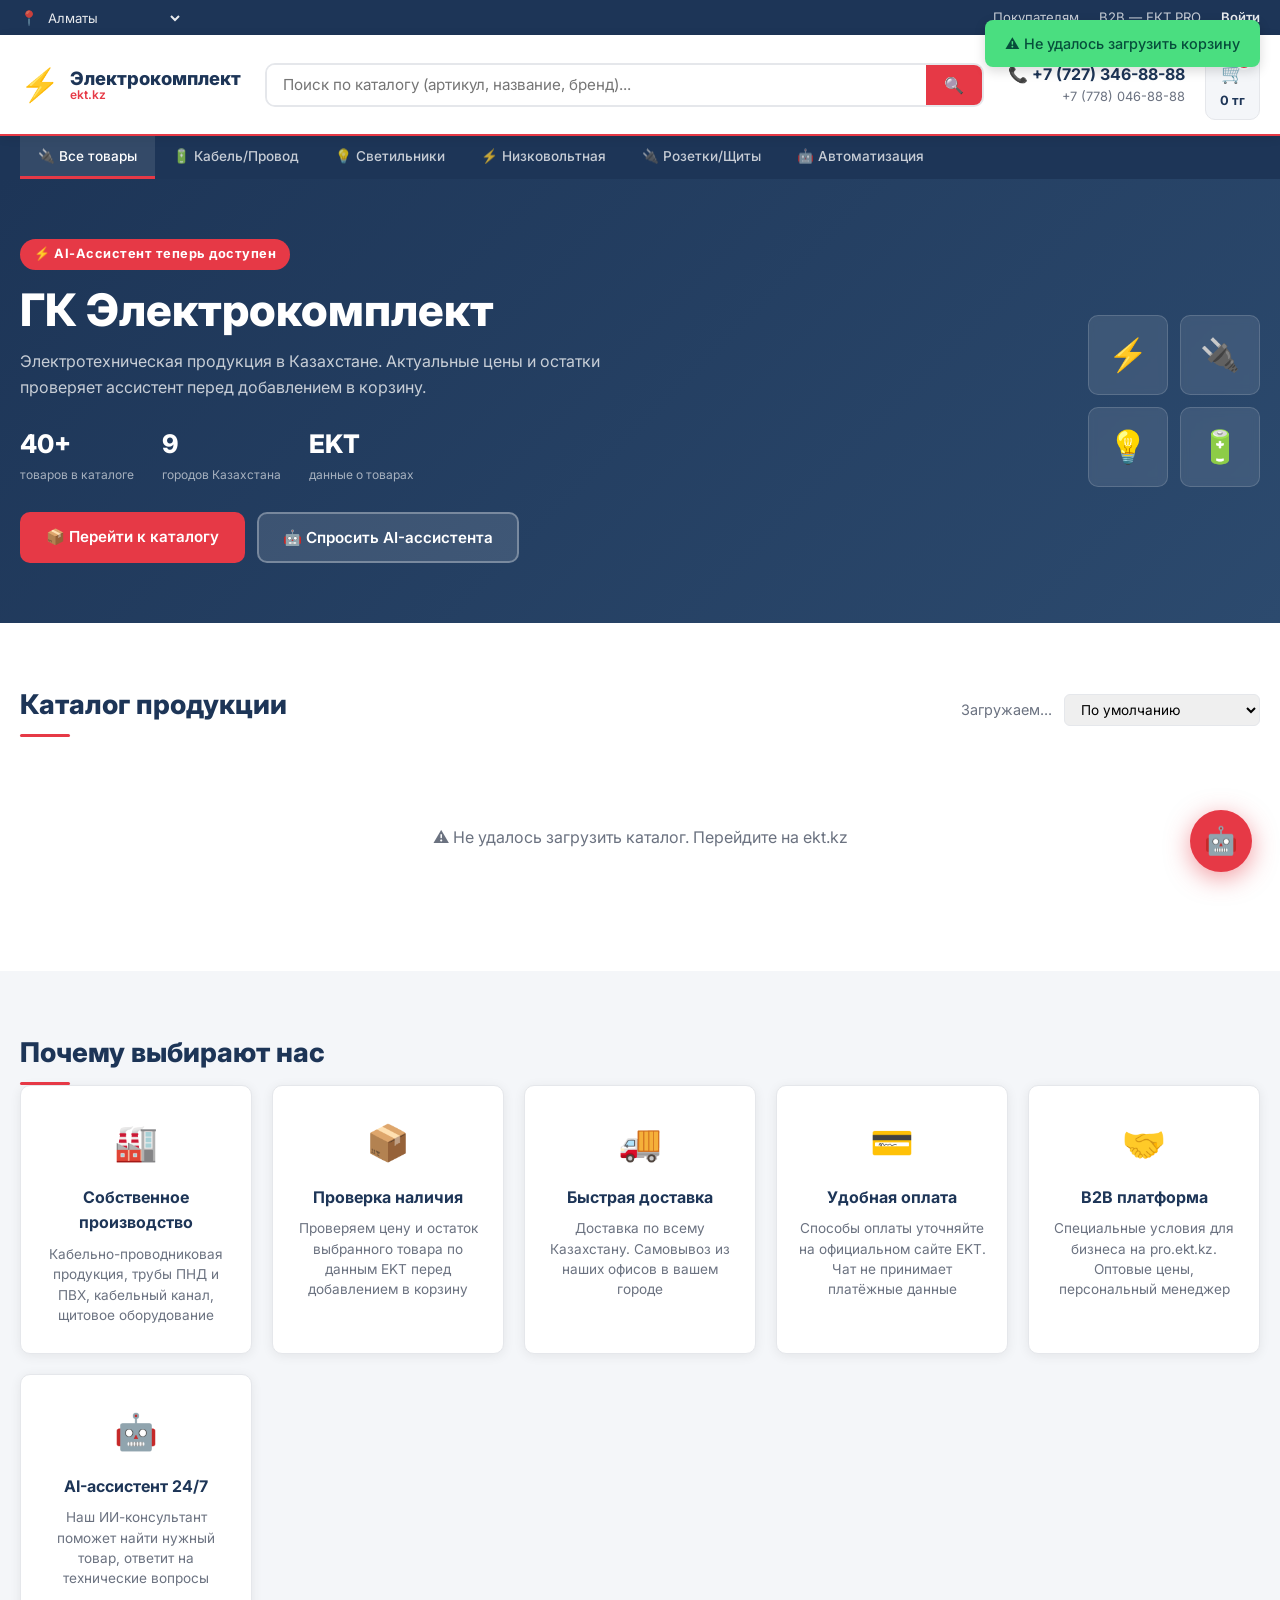
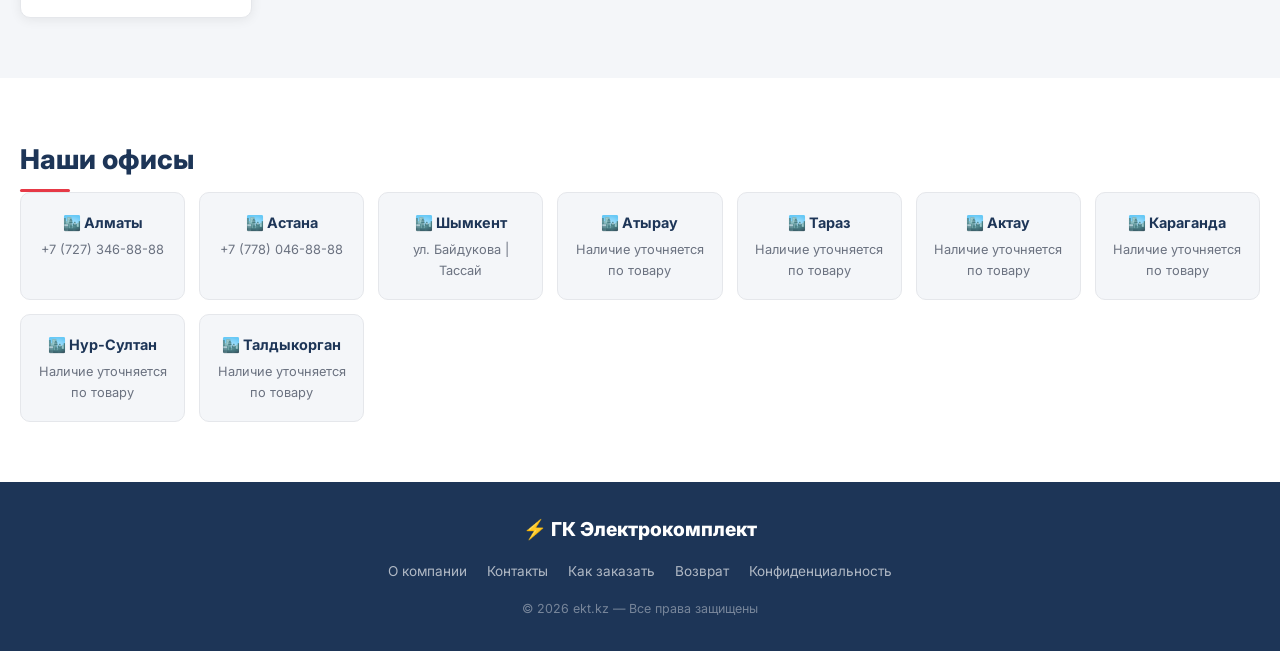
==== commit d299e2a6: "Enforce confirmed cart actions, verified EKT facts and privacy safeguards" ====
--- a/static/index.html
+++ b/static/index.html
@@ -74,7 +74,7 @@
       <div id="authGuestView">
         <div class="auth-eyebrow">Аккаунт помощника</div>
         <h2 id="authTitle">Вход в аккаунт</h2>
-        <p class="auth-subtitle">После входа корзина будет сохранена за вашим аккаунтом на localhost.</p>
+        <p class="auth-subtitle">Корзина будет привязана к аккаунту на этом сайте.</p>
         <form id="authForm" onsubmit="submitAuth(event)">
           <label class="auth-label" for="authEmail">Email</label>
           <input class="auth-input" id="authEmail" type="email" autocomplete="email" required placeholder="you@example.com" />
@@ -85,6 +85,8 @@
           <label class="auth-label" for="authPassword">Пароль</label>
           <input class="auth-input" id="authPassword" type="password" autocomplete="current-password" minlength="8" required placeholder="Минимум 8 символов" />
           <div class="auth-error" id="authError" role="alert"></div>
+          <label class="auth-consent"><input type="checkbox" id="mergeCartConsent" /> Перенести товары из гостевой корзины в мой аккаунт при входе</label>
+          <p class="privacy-note">Email используется для входа. <a href="/privacy.html" target="_blank" rel="noopener">Как обрабатываются данные</a></p>
           <button class="btn btn-primary auth-submit" id="authSubmit" type="submit">Войти</button>
         </form>
         <button class="auth-mode-toggle" id="authModeToggle" type="button" onclick="toggleAuthMode()">Создать новый аккаунт</button>
@@ -111,7 +113,7 @@
     <div class="cart-panel-footer">
       <div class="cart-panel-total-row"><span>Итого</span><strong id="cartPanelTotal">0 тг</strong></div>
       <button id="clearCartBtn" class="btn btn-outline cart-clear-btn" type="button" onclick="clearCart()">Очистить</button>
-      <a class="btn btn-primary cart-checkout-btn" href="https://ekt.kz/personal/" target="_blank" rel="noopener noreferrer">Перейти к оформлению</a>
+      <a class="btn btn-primary cart-checkout-btn" href="/#cart">Ссылка на актуальную корзину</a>
       <p class="cart-note" id="cartNote">Корзина сохранена для этой сессии браузера.</p>
     </div>
   </aside>
@@ -134,15 +136,15 @@
       <div class="hero-content">
         <div class="hero-badge">⚡ AI-Ассистент теперь доступен</div>
         <h1>ГК Электрокомплект</h1>
-        <p class="hero-desc">Крупнейший поставщик электротехнической продукции в Казахстане. Более 50 000 товаров в наличии.</p>
+        <p class="hero-desc">Электротехническая продукция в Казахстане. Актуальные цены и остатки проверяет ассистент перед добавлением в корзину.</p>
         <div class="hero-stats">
           <div class="stat"><span class="stat-num" id="totalProducts">40+</span><span class="stat-label">товаров в каталоге</span></div>
           <div class="stat"><span class="stat-num">9</span><span class="stat-label">городов Казахстана</span></div>
-          <div class="stat"><span class="stat-num">50K+</span><span class="stat-label">позиций на складе</span></div>
+          <div class="stat"><span class="stat-num">EKT</span><span class="stat-label">данные о товарах</span></div>
         </div>
         <div class="hero-btns">
           <a href="#catalog" class="btn btn-primary">📦 Перейти к каталогу</a>
-          <button class="btn btn-secondary" onclick="openChat()">🤖 Спросить AI-ассистента</button>
+          <button class="btn btn-secondary" data-chat-trigger onclick="openChat()">🤖 Спросить AI-ассистента</button>
         </div>
       </div>
       <div class="hero-visual">
@@ -197,8 +199,8 @@
         </div>
         <div class="feature-card">
           <div class="feature-icon">📦</div>
-          <h3>Огромный склад</h3>
-          <p>50 000+ позиций в наличии, складские запасы во всех 9 городах Казахстана</p>
+          <h3>Проверка наличия</h3>
+          <p>Проверяем цену и остаток выбранного товара по данным EKT перед добавлением в корзину</p>
         </div>
         <div class="feature-card">
           <div class="feature-icon">🚚</div>
@@ -208,7 +210,7 @@
         <div class="feature-card">
           <div class="feature-icon">💳</div>
           <h3>Удобная оплата</h3>
-          <p>Онлайн-оплата, рассрочка, банковский перевод. AirbaPay, Cloudpayments</p>
+          <p>Способы оплаты уточняйте на официальном сайте EKT. Чат не принимает платёжные данные</p>
         </div>
         <div class="feature-card">
           <div class="feature-icon">🤝</div>
@@ -243,27 +245,27 @@
         </div>
         <div class="office-card">
           <div class="office-city">🏙️ Атырау</div>
-          <div class="office-phone">В наличии</div>
+          <div class="office-phone">Наличие уточняется по товару</div>
         </div>
         <div class="office-card">
           <div class="office-city">🏙️ Тараз</div>
-          <div class="office-phone">В наличии</div>
+          <div class="office-phone">Наличие уточняется по товару</div>
         </div>
         <div class="office-card">
           <div class="office-city">🏙️ Актау</div>
-          <div class="office-phone">В наличии</div>
+          <div class="office-phone">Наличие уточняется по товару</div>
         </div>
         <div class="office-card">
           <div class="office-city">🏙️ Караганда</div>
-          <div class="office-phone">В наличии</div>
+          <div class="office-phone">Наличие уточняется по товару</div>
         </div>
         <div class="office-card">
           <div class="office-city">🏙️ Нур-Султан</div>
-          <div class="office-phone">В наличии</div>
+          <div class="office-phone">Наличие уточняется по товару</div>
         </div>
         <div class="office-card">
           <div class="office-city">🏙️ Талдыкорган</div>
-          <div class="office-phone">В наличии</div>
+          <div class="office-phone">Наличие уточняется по товару</div>
         </div>
       </div>
     </div>
@@ -299,10 +301,11 @@
           <div class="chat-status-dot">● Онлайн</div>
         </div>
       </div>
-      <button class="chat-close-btn" onclick="toggleChat()">✕</button>
-    </div>
-
-    <div class="chat-messages" id="chatMessages">
+      <button class="chat-close-btn" onclick="clearChat()" aria-label="Очистить историю чата">Очистить</button>
+      <button class="chat-close-btn" onclick="toggleChat()" aria-label="Закрыть чат">✕</button>
+    </div>
+
+    <div class="chat-messages" id="chatMessages" aria-live="polite" aria-relevant="additions">
       <div class="msg bot">
         <div class="msg-bubble">
           Здравствуйте! 👋 Я AI-консультант ГК Электрокомплект.<br/><br/>
@@ -321,6 +324,7 @@
       <button class="chip" onclick="sendChip(this)">Есть ли доставка в мой город?</button>
     </div>
 
+    <p class="privacy-note">Не отправляйте платёжные данные. Сообщения для консультации обрабатывает ИИ. <a href="/privacy.html" target="_blank" rel="noopener">Приватность</a></p>
     <div class="chat-input-row">
       <input id="chatInput" class="chat-input" type="text"
         placeholder="Напишите вопрос о товаре..."
@@ -385,7 +389,7 @@
             <div class="product-article">Арт: ${escapeHTML(p.article || '—')}</div>
             <div class="product-name">${escapeHTML(p.name)}</div>
             <div class="product-footer">
-              <div class="product-price">${p.price ? escapeHTML(p.price.toLocaleString('ru-KZ') + ' тг') : 'По запросу'}</div>
+              <div class="product-price">${p.price ? escapeHTML(p.price.toLocaleString('ru-KZ') + ' тг') : 'По запросу'}<small class="snapshot-label">Цена из каталога; уточните в чате</small></div>
               <a href="${escapeHTML(safeURL(p.url))}" target="_blank" rel="noopener noreferrer" class="product-btn">Подробнее →</a>
             </div>
           </div>
--- a/static/style.css
+++ b/static/style.css
@@ -244,6 +244,7 @@
 .chat-widget {
   position: fixed; bottom: 104px; right: 28px; z-index: 999;
   width: 370px; max-width: calc(100vw - 36px);
+  max-height: calc(100dvh - 120px);
   background: #fff; border-radius: 18px;
   box-shadow: 0 20px 60px rgba(0,0,0,.18);
   display: none; flex-direction: column;
@@ -384,6 +385,7 @@
 .chat-product-stock.is-preorder { color: #a16207; }
 .chat-product-footer {
   display: flex;
+  flex-wrap: wrap;
   justify-content: space-between;
   align-items: center;
   margin-top: auto;
@@ -416,7 +418,9 @@
 /* ===== RESPONSIVE ===== */
 @media (max-width: 900px) {
   .header-inner { flex-wrap: wrap; }
-  .header-contacts { display: none; }
+  .header-contacts { display: flex; margin-left: auto; }
+  .phone-block { display: none; }
+  .search-bar { order: 3; flex-basis: 100%; }
   .hero .container { flex-direction: column; }
   .hero-visual { display: none; }
   .hero-stats { gap: 16px; }
@@ -426,9 +430,24 @@
   .topbar-links a { display: none; }
   .topbar-links .account-link { display: block; }
   .section-title { font-size: 1.4rem; }
-  .chat-widget { right: 12px; bottom: 84px; width: calc(100vw - 24px); }
+  .chat-widget { right: 12px; bottom: 84px; width: calc(100vw - 24px); max-height: calc(100dvh - 100px); }
+  .chat-messages { min-height: 70px; }
   .chat-bubble { right: 14px; bottom: 20px; width: 54px; height: 54px; font-size: 1.4rem; }
   .cat-nav .container { overflow-x: auto; padding-bottom: 2px; }
-  .cart-panel { top: 74px; right: 12px; }
+  .cart-panel { top: 74px; right: 12px; max-height: calc(100dvh - 86px); overflow-y: auto; }
   .auth-dialog { padding: 25px 20px; }
 }
+
+.privacy-note { font-size: .72rem; line-height: 1.4; padding: 7px 14px; color: var(--text-muted); }
+.chat-header, .chat-input-row, .chat-chips, .privacy-note, .chat-messages > * { flex-shrink: 0; }
+.chat-input { min-width: 0; }
+.privacy-note a { text-decoration: underline; }
+.auth-consent { display: flex; align-items: flex-start; gap: 8px; font-size: .8rem; margin-top: 12px; }
+.auth-dialog { max-height: calc(100dvh - 40px); overflow-y: auto; }
+.snapshot-label { display: block; color: var(--text-muted); font-size: .65rem; font-weight: 400; }
+.chat-product-meta { font-size: .75rem; color: var(--text-muted); line-height: 1.4; margin: 7px 0; }
+.confirm-add-btn { align-self: flex-start; min-height: 44px; }
+.confirm-add-btn:disabled { opacity: .5; }
+.cart-remove-btn, .cart-close-btn, .chat-close-btn, .chat-send-btn { min-width: 44px; min-height: 44px; }
+.privacy-page { max-width: 760px; margin: 40px auto; padding: 20px; }
+.privacy-page p { margin: 16px 0; }
